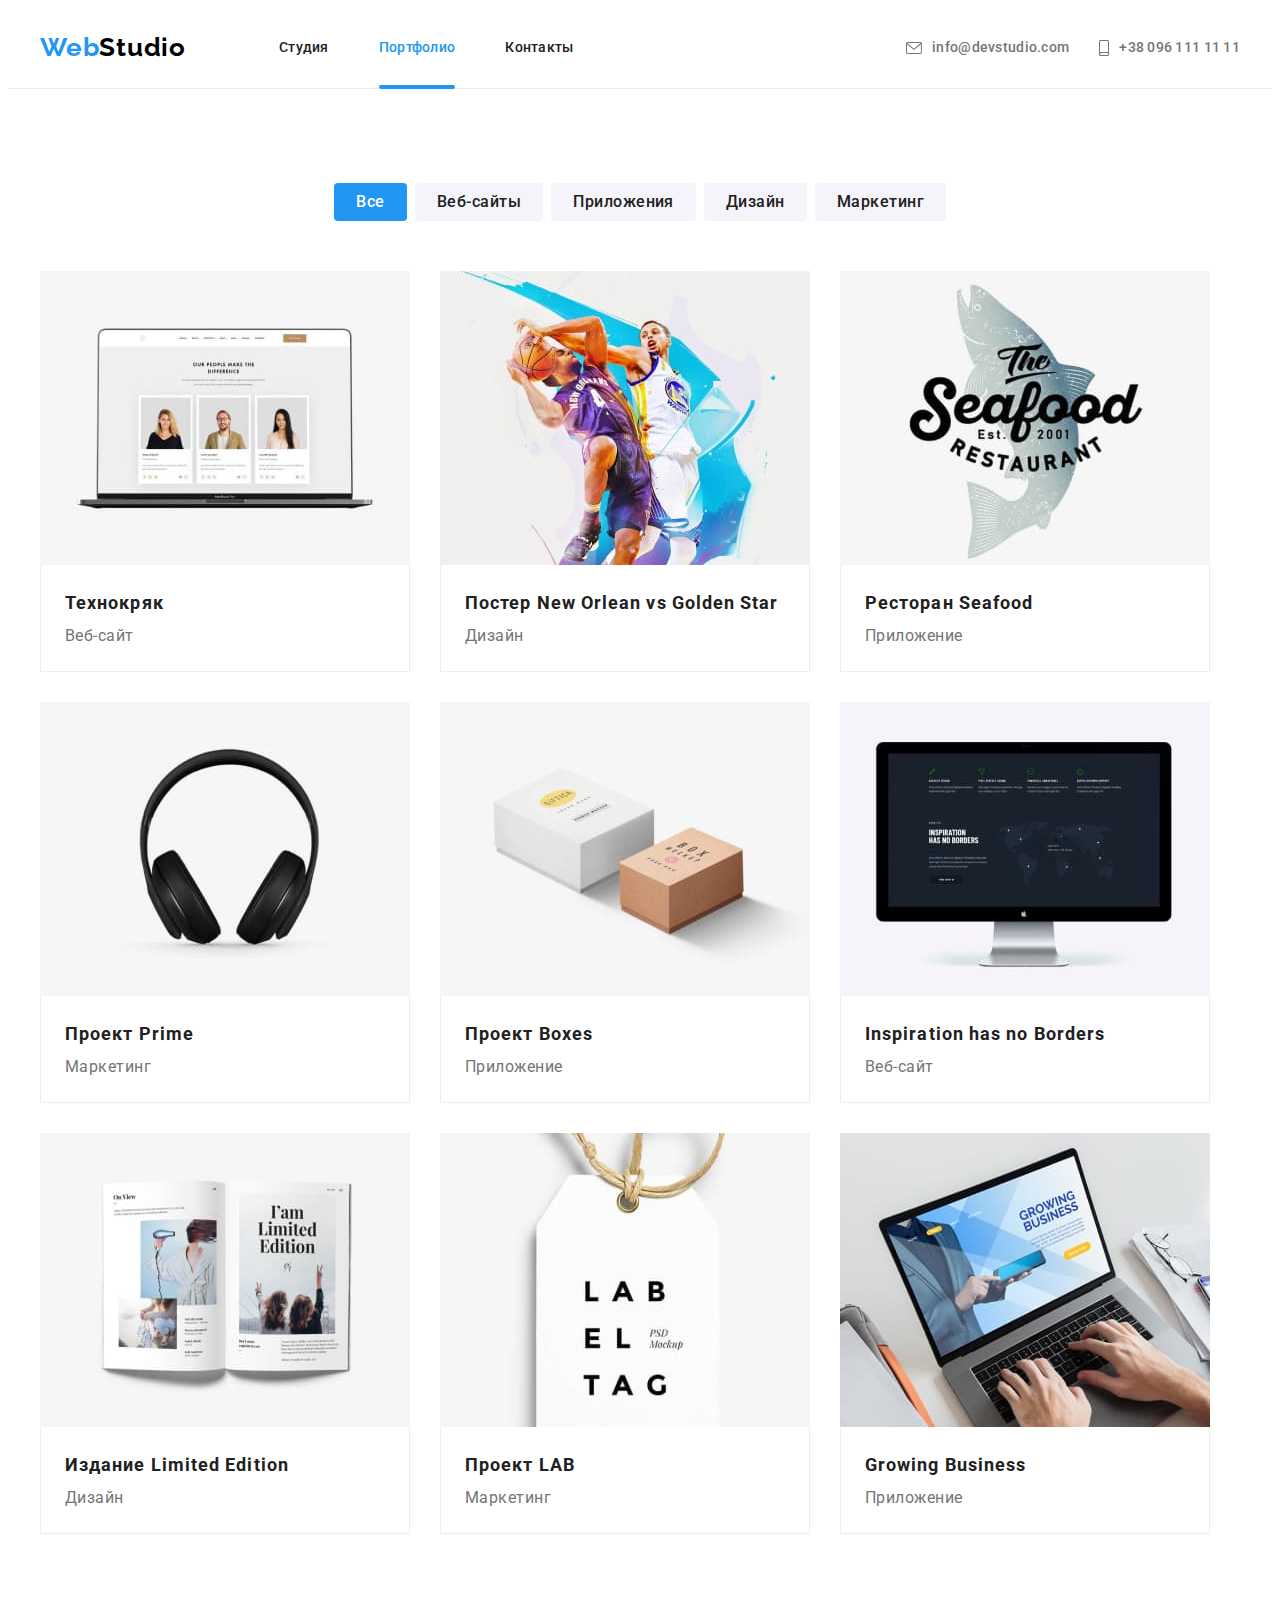
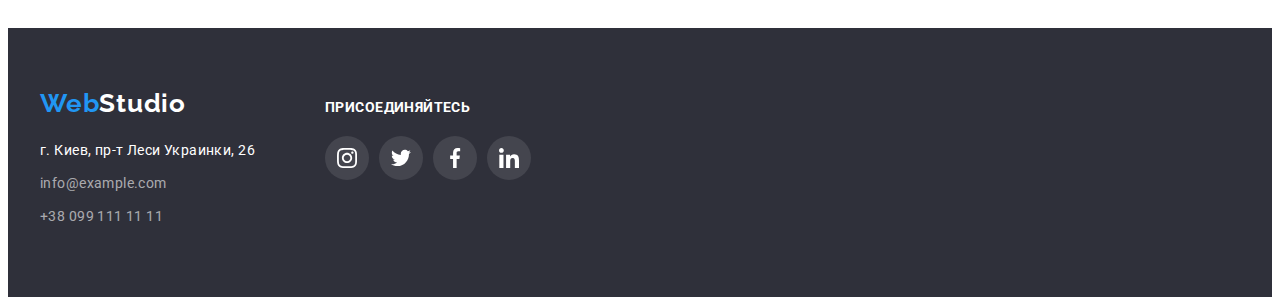
==== portfolio.html @ d561a94e "added hm-05" ====
<!DOCTYPE html>
<html lang="ru">
  <head>
    <meta charset="UTF-8" />
    <meta http-equiv="X-UA-Compatible" content="IE=edge" />
    <meta name="viewport" content="width=device-width, initial-scale=1.0" />
    <title>WebStudio</title>
    <link
      rel="stylesheet"
      href="https://cdnjs.cloudflare.com/ajax/libs/modern-normalize/1.1.0/modern-normalize.min.css"
      integrity="sha512-wpPYUAdjBVSE4KJnH1VR1HeZfpl1ub8YT/NKx4PuQ5NmX2tKuGu6U/JRp5y+Y8XG2tV+wKQpNHVUX03MfMFn9Q=="
      crossorigin="anonymous"
      referrerpolicy="no-referrer"
    />
    <link rel="preconnect" href="https://fonts.gstatic.com" crossorigin />
    <link rel="stylesheet" href="https://fonts.googleapis.com/css2?family=Raleway:wght@700&family=Roboto:wght@400;500;700;900&display=swap" />
    <link rel="stylesheet" href="./css/styles.css" />
  </head>

  <body>
    <header class="line">
      <div class="container header-content">
        <nav class="page-nav">
          <a href="./index.html" class="logo link">Web<span class="logo-header">Studio</span></a>

          <ul class="main-nav list">
            <li class="item"><a href="./index.html" class="navigation link">Студия</a></li>
            <li class="item">
              <a href="./portfolio.html" class="navigation current link">Портфолио</a>
            </li>
            <li class="item"><a href="" class="navigation link">Контакты</a></li>
          </ul>
        </nav>

        <ul class="main-contacts list">
          <li class="main-contacts-item">
            <a class="header-contacts link" href="mailto:info@devstudio.com">
              <svg class="mail-icon" width="16" height="12">
                <use href="./images/icons.svg#envelope"></use>
              </svg>
              info@devstudio.com
            </a>
          </li>

          <li class="main-contacts-item">
            <a class="header-contacts link" href="tel:+380961111111">
              <svg class="mail-icon" width="10" height="16">
                <use href="./images/icons.svg#smartphone"></use>
              </svg>
              +38 096 111 11 11
            </a>
          </li>
        </ul>
      </div>
    </header>

    <main>
      <section class="section">
        <div class="container">
          <h1 class="visually-hidden">Портфолио</h1>
          <ul class="filter-buttons-list list">
            <li class="filter-buttons-item">
              <button class="filter-button current-btn" type="button">Все</button>
            </li>
            <li class="filter-buttons-item">
              <button class="filter-button" type="button">Веб-сайты</button>
            </li>
            <li class="filter-buttons-item">
              <button class="filter-button" type="button">Приложения</button>
            </li>
            <li class="filter-buttons-item">
              <button class="filter-button" type="button">Дизайн</button>
            </li>
            <li class="filter-buttons-item">
              <button class="filter-button" type="button">Маркетинг</button>
            </li>
          </ul>

          <ul class="portfolio-list list">
            <li class="portfolio-item">
              <a class="portfolio-link link" href="">
                <div class="product">
                  <img src="./images/tekhnokryak-project.jpg" alt="Технокряк" width="370" />
                  <div class="product-overlay">
                    <p class="product-text">
                      Технокряк это современная площадка распространения коронавируса. Компании используют эту платформу для цифрового шпионажа и атак на защищённые сервера конкурентов.
                    </p>
                  </div>
                </div>
                <div class="item-description">
                  <h2 class="portfolio-title">Технокряк</h2>
                  <p class="portfolio-text">Веб-сайт</p>
                </div>
              </a>
            </li>

            <li class="portfolio-item">
              <a class="portfolio-link link" href="">
                <div class="product">
                  <img src="./images/basketball-match-poster.jpg" alt="Постер New Orlean vs Golden Star" width="370" />
                  <div class="product-overlay">
                    <p class="product-text">
                      Lorem, ipsum dolor sit amet consectetur adipisicing elit. Enim tempore quisquam quidem eius dolore vitae cum iure, fugiat asperiores pariatur earum, voluptas blanditiis
                      distinctio obcaecati fuga itaque quis veniam accusantium. Hic ab quo illo consequuntur labore possimus totam provident est alias sapiente dolor qui, cumque atque error quasi?
                      Aut, consequuntur.
                    </p>
                  </div>
                </div>
                <div class="item-description">
                  <h2 class="portfolio-title">Постер New Orlean vs Golden Star</h2>
                  <p class="portfolio-text">Дизайн</p>
                </div>
              </a>
            </li>

            <li class="portfolio-item">
              <a class="portfolio-link link" href="">
                <div class="product">
                  <img src="./images/seafood-restaurant.jpg" alt="Ресторан Seafood" width="370" />
                  <div class="product-overlay">
                    <p class="product-text">
                      Lorem, ipsum dolor sit amet consectetur adipisicing elit. Enim tempore quisquam quidem eius dolore vitae cum iure, fugiat asperiores pariatur earum, voluptas blanditiis
                      distinctio obcaecati fuga itaque quis veniam accusantium. Hic ab quo illo consequuntur labore possimus totam provident est alias sapiente dolor qui, cumque atque error quasi?
                      Aut, consequuntur.
                    </p>
                  </div>
                </div>
                <div class="item-description">
                  <h2 class="portfolio-title">Ресторан Seafood</h2>
                  <p class="portfolio-text">Приложение</p>
                </div>
              </a>
            </li>

            <li class="portfolio-item">
              <a class="portfolio-link link" href="">
                <div class="product">
                  <img src="./images/prime-project.jpg" alt="Проект Prime" width="370" />
                  <div class="product-overlay">
                    <p class="product-text">
                      Lorem, ipsum dolor sit amet consectetur adipisicing elit. Enim tempore quisquam quidem eius dolore vitae cum iure, fugiat asperiores pariatur earum, voluptas blanditiis
                      distinctio obcaecati fuga itaque quis veniam accusantium. Hic ab quo illo consequuntur labore possimus totam provident est alias sapiente dolor qui, cumque atque error quasi?
                      Aut, consequuntur.
                    </p>
                  </div>
                </div>
                <div class="item-description">
                  <h2 class="portfolio-title">Проект Prime</h2>
                  <p class="portfolio-text">Маркетинг</p>
                </div>
              </a>
            </li>

            <li class="portfolio-item">
              <a class="portfolio-link link" href="">
                <div class="product">
                  <img src="./images/boxes-project.jpg" alt="Проект Boxes" width="370" />
                  <div class="product-overlay">
                    <p class="product-text">
                      Lorem, ipsum dolor sit amet consectetur adipisicing elit. Enim tempore quisquam quidem eius dolore vitae cum iure, fugiat asperiores pariatur earum, voluptas blanditiis
                      distinctio obcaecati fuga itaque quis veniam accusantium. Hic ab quo illo consequuntur labore possimus totam provident est alias sapiente dolor qui, cumque atque error quasi?
                      Aut, consequuntur.
                    </p>
                  </div>
                </div>
                <div class="item-description">
                  <h2 class="portfolio-title">Проект Boxes</h2>
                  <p class="portfolio-text">Приложение</p>
                </div>
              </a>
            </li>

            <li class="portfolio-item">
              <a class="portfolio-link link" href="">
                <div class="product">
                  <img src="./images/inspiration-has-no-borders-project.jpg" alt="Inspiration has no Borders" width="370" />
                  <div class="product-overlay">
                    <p class="product-text">
                      Lorem, ipsum dolor sit amet consectetur adipisicing elit. Enim tempore quisquam quidem eius dolore vitae cum iure, fugiat asperiores pariatur earum, voluptas blanditiis
                      distinctio obcaecati fuga itaque quis veniam accusantium. Hic ab quo illo consequuntur labore possimus totam provident est alias sapiente dolor qui, cumque atque error quasi?
                      Aut, consequuntur.
                    </p>
                  </div>
                </div>
                <div class="item-description">
                  <h2 class="portfolio-title">Inspiration has no Borders</h2>
                  <p class="portfolio-text">Веб-сайт</p>
                </div>
              </a>
            </li>

            <li class="portfolio-item">
              <a class="portfolio-link link" href="">
                <div class="product">
                  <img src="./images/limited-edition-pub.jpg" alt="Издание Limited Edition" width="370" />
                  <div class="product-overlay">
                    <p class="product-text">
                      Lorem, ipsum dolor sit amet consectetur adipisicing elit. Enim tempore quisquam quidem eius dolore vitae cum iure, fugiat asperiores pariatur earum, voluptas blanditiis
                      distinctio obcaecati fuga itaque quis veniam accusantium. Hic ab quo illo consequuntur labore possimus totam provident est alias sapiente dolor qui, cumque atque error quasi?
                      Aut, consequuntur.
                    </p>
                  </div>
                </div>
                <div class="item-description">
                  <h2 class="portfolio-title">Издание Limited Edition</h2>
                  <p class="portfolio-text">Дизайн</p>
                </div>
              </a>
            </li>

            <li class="portfolio-item">
              <a class="portfolio-link link" href="">
                <div class="product">
                  <img src="./images/lab-project.jpg" alt="Проект LAB" width="370" />
                  <div class="product-overlay">
                    <p class="product-text">
                      Lorem, ipsum dolor sit amet consectetur adipisicing elit. Enim tempore quisquam quidem eius dolore vitae cum iure, fugiat asperiores pariatur earum, voluptas blanditiis
                      distinctio obcaecati fuga itaque quis veniam accusantium. Hic ab quo illo consequuntur labore possimus totam provident est alias sapiente dolor qui, cumque atque error quasi?
                      Aut, consequuntur.
                    </p>
                  </div>
                </div>
                <div class="item-description">
                  <h2 class="portfolio-title">Проект LAB</h2>
                  <p class="portfolio-text">Маркетинг</p>
                </div>
              </a>
            </li>

            <li class="portfolio-item">
              <a class="portfolio-link link" href="">
                <div class="product">
                  <img src="./images/growing-business-project.jpg" alt="Growing Business" width="370" />
                  <div class="product-overlay">
                    <p class="product-text">
                      Lorem, ipsum dolor sit amet consectetur adipisicing elit. Enim tempore quisquam quidem eius dolore vitae cum iure, fugiat asperiores pariatur earum, voluptas blanditiis
                      distinctio obcaecati fuga itaque quis veniam accusantium. Hic ab quo illo consequuntur labore possimus totam provident est alias sapiente dolor qui, cumque atque error quasi?
                      Aut, consequuntur.
                    </p>
                  </div>
                </div>
                <div class="item-description">
                  <h2 class="portfolio-title">Growing Business</h2>
                  <p class="portfolio-text">Приложение</p>
                </div>
              </a>
            </li>
          </ul>
        </div>
      </section>
    </main>

    <footer class="page-footer flexible">
      <div class="footter-box container">
        <div class="footer-contacts-box">
          <a href="./index.html" class="logo link">Web<span class="logo-footer">Studio</span></a>

          <address class="contacts">
            <p class="contacts-text">г. Киев, пр-т Леси Украинки, 26</p>

            <ul class="list">
              <li class="footer-list-item">
                <a href="mailto:info@example.com" class="footer-contacts link">info@example.com</a>
              </li>

              <li class="footer-list-item">
                <a href="tel:+380991111111" class="footer-contacts link">+38 099 111 11 11</a>
              </li>
            </ul>
          </address>
        </div>

        <div>
          <em class="join">присоединяйтесь</em>

          <ul class="flexible list">
            <li class="socials-list">
              <a class="footer-socials-link link" href="">
                <svg width="20" height="20">
                  <use href="./images/icons.svg#instagram"></use>
                </svg>
              </a>
            </li>

            <li class="socials-list">
              <a class="footer-socials-link link" href="">
                <svg width="20" height="20">
                  <use href="./images/icons.svg#twitter"></use>
                </svg>
              </a>
            </li>

            <li class="socials-list">
              <a class="footer-socials-link link" href="">
                <svg width="20" height="20">
                  <use href="./images/icons.svg#facebook"></use>
                </svg>
              </a>
            </li>

            <li class="socials-list">
              <a class="footer-socials-link link" href="">
                <svg width="20" height="20">
                  <use href="./images/icons.svg#linkedin"></use>
                </svg>
              </a>
            </li>
          </ul>
        </div>
      </div>
    </footer>
  </body>
</html>
---- css/styles.css ----
:root {
  --primary-color: #fff;
  --secondary-color: #f5f4fa;
  --primary-text-color: #757575;
  --secondary-text-color: #212121;
  --hero-bg: #c4c4c4;
  --accent: #2196f3;
  --button-bgc: #188ce8;
  --logo-color: #000;
  --footer-color: #2f303a;
  --footer-contacts: rgba(255, 255, 255, 0.6);
  --header-line: #ececec;
  --border-line: #eee;
  --link-color: #afb1b8;
  --product-color: rgba(33, 150, 243, 0.9);
  --timing-function: cubic-bezier(0.4, 0, 0.2, 1);
}

body {
  background-color: var(--primary-color);
  color: var(--primary-text-color);
  font-family: 'Roboto', sans-serif;
  font-weight: 400;
  font-size: 14px;
}

/* Утиліти*/

/* Забирає крапки і відступи зі списків */
.list {
  list-style: none;

  padding: 0;
  margin: 0;
}

/* Забирає нижнє підкреслювання у посилань */
.link {
  text-decoration: none;
}

h1,
h2,
h3,
h4,
h5,
h6,
p,
ul {
  margin: 0;
}

img {
  display: block;
  max-width: 100%;
  height: auto;
}

.flexible {
  display: flex;
}

/* Візуально ховає заголовки */
.visually-hidden {
  position: absolute;
  width: 1px;
  height: 1px;
  margin: -1px;
  border: 0;
  padding: 0;

  white-space: nowrap;
  clip-path: inset(100%);
  clip: rect(0 0 0 0);
  overflow: hidden;
}

/* Загальний клас для центрування тексту */
.container {
  margin-right: auto;
  margin-left: auto;
  padding-right: 15px;
  padding-left: 15px;
  width: 1200px;
}

.section {
  padding-top: 94px;
  padding-bottom: 94px;
}

/* Header */
.line {
  border-bottom: 1px solid var(--header-line);
}

.page-nav {
  display: flex;
  align-items: center;
}

.main-nav,
.main-contacts {
  font-weight: 500;
  font-size: inherit;
  line-height: 1.14;
  letter-spacing: 0.02em;

  display: flex;
}

.main-nav {
  margin-left: 93px;
}

.main-contacts {
  margin-left: auto;
}

.main-nav .item:not(:last-child) {
  margin-right: 50px;
}

.main-nav .link {
  display: block;
  padding-top: 32px;
  padding-bottom: 32px;
}

.mail-icon {
  fill: currentColor;
  margin-right: 10px;
}

.header-content {
  display: flex;
  align-items: center;
}

.navigation,
.current {
  position: relative;

  transition: color 250ms var(--timing-function);
}

.navigation {
  color: var(--secondary-text-color);
}

.navigation:hover,
.navigation:focus {
  color: var(--accent);
}

.current {
  color: var(--accent);
}

.navigation::after,
.current::after {
  content: '';

  position: absolute;
  left: 0;
  bottom: -1px;

  display: block;
  width: 100%;
  height: 4px;

  border-radius: 2px;

  background-color: var(--accent);

  transform: scaleX(0);
  transition: transform 250ms var(--timing-function);
}

.current::after {
  transform: scaleX(1);
}

.navigation:hover::after,
.navigation:focus::after {
  transform: scaleX(1);
}

.header-contacts {
  padding-top: 32px;
  padding-bottom: 32px;
  color: inherit;
  display: inline-flex;
  align-items: center;
  transition: color 250ms var(--timing-function);
}

.header-contacts:hover,
.header-contacts:focus {
  color: var(--accent);
}

.main-contacts-item:not(:last-child) {
  margin-right: 30px;
}

.logo {
  color: var(--accent);
  font-family: 'Raleway', sans-serif;
  font-weight: 700;
  font-size: 26px;
  line-height: 1.19;
  letter-spacing: 0.03em;
  display: block;
}

.page-nav .logo {
  padding-top: 24px;
  padding-bottom: 25px;
}

.logo-header {
  color: var(--logo-color);
}

.logo-footer {
  color: var(--primary-color);
}

/*Hero section*/
.hero {
  background-color: var(--hero-bg);
  text-align: center;
  padding-top: 200px;
  padding-bottom: 200px;
  margin-left: auto;
  margin-right: auto;
  max-width: 1600px;
  height: 600px;

  background-image: linear-gradient(to right, rgba(47, 48, 58, 0.4), rgba(47, 48, 58, 0.4)), url('../images/hero.jpg');
  background-position: center;
  background-size: cover;
  background-repeat: no-repeat;
}

.hero-title {
  color: var(--primary-color);
  font-size: 44px;
  font-weight: 900;
  line-height: 1.36;
  text-transform: uppercase;
  letter-spacing: 0.06em;
  margin-top: 0;
  margin-bottom: 30px;
}

.hero-button-open {
  background-color: var(--accent);
  color: var(--primary-color);

  font-weight: 700;
  font-size: 16px;
  line-height: 1.87;
  letter-spacing: 0.06em;
  align-items: center;

  border-radius: 4px;
  padding: 10px 32px;
  min-width: 200px;
  height: 50px;
  border: none;

  transition: background-color 250ms var(--timing-function);

  cursor: pointer;
}

.hero-button-open:hover,
.hero-button-open:focus {
  background-color: var(--button-bgc);
}

/* Our features section*/
.features-list {
  width: 270px;
  margin-right: 30px;
}

.features-list:last-child {
  margin-right: 0;
}

.features-title {
  color: var(--secondary-text-color);
  font-size: inherit;
  line-height: 1.14;
  letter-spacing: 0.03em;
  text-transform: uppercase;
  margin-top: 0;
  margin-bottom: 10px;
}

.features-text {
  font-size: inherit;
  line-height: 1.71;
  letter-spacing: 0.03em;
  margin: 0;
}

.features-box {
  display: flex;
  align-items: center;
  justify-content: center;
  width: 270px;
  height: 120px;
  margin-bottom: 30px;
  background-color: var(--secondary-color);
}

/* Works section & team sections*/
.secondary-title {
  color: var(--secondary-text-color);
  font-size: 36px;
  line-height: 1.17;
  text-align: center;
  letter-spacing: 0.03em;
  margin-top: 0;
  margin-bottom: 50px;
}

.work-item:not(:last-child) {
  margin-right: 30px;
}

.nopadding {
  padding-top: 0;
}

.desktop-box {
  position: relative;
}

.desktop-box-text {
  position: absolute;
  bottom: 0;
  left: 0;
  display: flex;
  align-items: center;
  justify-content: center;

  width: 100%;
  height: 70px;

  font-weight: 700;
  line-height: 1.14;
  letter-spacing: 0.03em;
  text-transform: uppercase;
  color: var(--primary-color);

  background-color: rgba(47, 48, 58, 0.8);
}

/* Team section*/
.team {
  background-color: var(--secondary-color);
}

.team-card {
  background-color: var(--primary-color);
  box-shadow: 0px 1px 3px rgba(0, 0, 0, 0.12), 0px 1px 1px rgba(0, 0, 0, 0.14), 0px 2px 1px rgba(0, 0, 0, 0.2);
  border-radius: 0 0 4px 4px;
}

.team-card:not(:last-child) {
  margin-right: 30px;
}

.team-card-title {
  color: var(--secondary-text-color);
  font-weight: 500;
  font-size: 16px;
  line-height: 1.19;
  letter-spacing: 0.03em;
  margin-bottom: 10px;
}

.team-card-text {
  font-size: 16px;
  line-height: 1.19;
  letter-spacing: 0.03em;
  margin-bottom: 16px;
}

.card-description {
  text-align: center;

  padding: 30px 32px;
}

.socials-list:not(:last-child) {
  margin-right: 10px;
}

.socials-link {
  width: 44px;
  height: 44px;
  display: flex;
  justify-content: center;
  align-items: center;
  fill: var(--link-color);
  border-radius: 50%;
  transition: fill 250ms var(--timing-function), background-color 250ms var(--timing-function);
}

.socials-link:hover,
.socials-link:focus,
.footer-socials-link:hover,
.footer-socials-link:focus {
  background-color: var(--accent);
  fill: var(--primary-color);
}

/* Clients section */

.clients-list-item:not(:last-child) {
  margin-right: 30px;
}

.clients-link {
  display: flex;
  justify-content: center;
  align-items: center;
  width: 170px;
  height: 92px;
  fill: var(--link-color);
  border: 1px solid var(--link-color);

  transition: border-color 250ms var(--timing-function), fill 250ms var(--timing-function);
}

.clients-link:hover,
.clients-link:focus {
  fill: var(--accent);
  border-color: var(--accent);
}

/* Footer section*/
.page-footer {
  background-color: var(--footer-color);
  padding-top: 60px;
  padding-bottom: 60px;
}

.page-footer .logo {
  margin-bottom: 20px;
}

.contacts {
  font-style: inherit;
  font-size: inherit;
  line-height: 1.71;
  letter-spacing: 0.03em;
}

.contacts-text {
  color: var(--primary-color);
  margin-bottom: 9px;
}

.footer-list-item {
  margin-bottom: 9px;
}

.footer-contacts {
  color: var(--footer-contacts);

  transition: color 250ms var(--timing-function);
}

.footer-contacts:hover,
.footer-contacts:focus {
  color: var(--accent);
}

.footter-box {
  display: flex;
  align-items: baseline;
}

.footer-contacts-box {
  margin-right: 70px;
}

.footer-socials-link {
  display: flex;
  align-items: center;
  justify-content: center;
  width: 44px;
  height: 44px;

  border-radius: 50%;

  fill: var(--primary-color);
  background-color: rgba(255, 255, 255, 0.1);

  transition: background-color 250ms var(--timing-function);
}

.join {
  display: block;
  margin-bottom: 20px;

  font-style: normal;
  font-weight: 700;
  line-height: 1.14;
  letter-spacing: 0.03em;
  text-transform: uppercase;

  color: var(--primary-color);
}

/* portfolio.html */

.filter-button {
  font-family: inherit;
  font-weight: 500;
  font-size: 16px;
  line-height: 1.62;
  text-align: center;
  letter-spacing: 0.03em;

  border: none;
  border-radius: 4px;
  padding: 6px 22px;
  height: 38px;
  min-width: 73px;

  color: var(--secondary-text-color);
  background-color: var(--secondary-color);

  cursor: pointer;

  transition: color 250ms var(--timing-function), background-color 250ms var(--timing-function), box-shadow 250ms var(--timing-function);
}

.filter-button:hover,
.filter-button:focus {
  background-color: var(--accent);
  color: var(--primary-color);
  box-shadow: 0px 3px 1px rgba(0, 0, 0, 0.1), 0px 1px 2px rgba(0, 0, 0, 0.08), 0px 2px 2px rgba(0, 0, 0, 0.12);
}

.current-btn {
  background-color: var(--accent);
  color: var(--primary-color);
}

.filter-buttons-list {
  display: flex;
  justify-content: center;
  margin-bottom: 50px;
}

.filter-buttons-item:not(:last-child) {
  margin-right: 8px;
}

.portfolio-list {
  display: flex;
  flex-wrap: wrap;
}

.portfolio-item {
  width: 370px;
  /* border: 1px solid var(--border-line); */
}

.portfolio-item:not(:nth-child(3n)) {
  margin-right: 30px;
}

.portfolio-item:not(:nth-last-child(-n + 3)) {
  margin-bottom: 30px;
}

.portfolio-link {
  display: block;
  overflow: hidden;
  transition: box-shadow 250ms var(--timing-function);
}

.portfolio-link:hover,
.portfolio-link:focus {
  box-shadow: 0px 1px 1px rgba(0, 0, 0, 0.12), 0px 4px 4px rgba(0, 0, 0, 0.06), 1px 4px 6px rgba(0, 0, 0, 0.16);
}

.item-description {
  padding: 20px 24px;
  border-right: 1px solid var(--border-line);
  border-bottom: 1px solid var(--border-line);
  border-left: 1px solid var(--border-line);
}

.portfolio-title {
  font-size: 18px;
  line-height: 2;
  letter-spacing: 0.06em;

  color: var(--secondary-text-color);
}

.portfolio-text {
  font-size: 16px;
  line-height: 1.87;
  letter-spacing: 0.03em;

  color: var(--primary-text-color);
}

.product {
  position: relative;
  overflow: hidden;
}

.product-overlay {
  position: absolute;
  top: 0;
  left: 0;
  width: 100%;
  height: 100%;
  background-color: var(--product-color);

  transform: translateY(101%);
  transition: transform 250ms var(--timing-function);
}

.product-text {
  position: absolute;
  top: 50%;
  left: 50%;
  transform: translate(-50%, -50%);

  width: 322px;
  height: 168px;

  overflow: auto;

  font-size: 18px;
  line-height: 1.56;
  letter-spacing: 0.03em;

  color: var(--primary-color);
}

.portfolio-link:hover .product-overlay {
  transform: translateY(0);
}

/* Модальное окно */
.backdrop {
  position: fixed;
  top: 0;
  left: 0;
  width: 100%;
  height: 100%;
  background-color: rgba(0, 0, 0, 0.2);
  transition: opacity 250ms var(--timing-function);
}

.backdrop.is-hidden {
  opacity: 0;
  pointer-events: none;
  transition: opacity 250ms var(--timing-function);
}

.backdrop.is-hidden .modal {
  transform: translate(-50%, -50%) scale(1.1);
}

.modal {
  position: absolute;
  top: 50%;
  left: 50%;
  transform: translate(-50%, -50%) scale(1);

  padding: 40px;

  min-width: 528px;
  min-height: 581px;

  background-color: var(--primary-color);

  box-shadow: 0px 1px 3px rgba(0, 0, 0, 0.12), 0px 1px 1px rgba(0, 0, 0, 0.14), 0px 2px 1px rgba(0, 0, 0, 0.2);

  border-radius: 4px;

  transition: transform 250ms var(--timing-function), box-shadow 250ms var(--timing-function);
}

.hero-button-close {
  position: absolute;
  top: 8px;
  right: 8px;

  display: flex;
  justify-content: center;
  align-items: center;

  padding: 6px;

  width: 30px;
  height: 30px;

  border: 1px solid rgba(0, 0, 0, 0.1);
  border-radius: 50%;

  background-color: var(--primary-color);

  cursor: pointer;

  transition: fill 250ms var(--timing-function);
}

.hero-button-close:hover,
.hero-button-close:focus {
  fill: var(--accent);
}
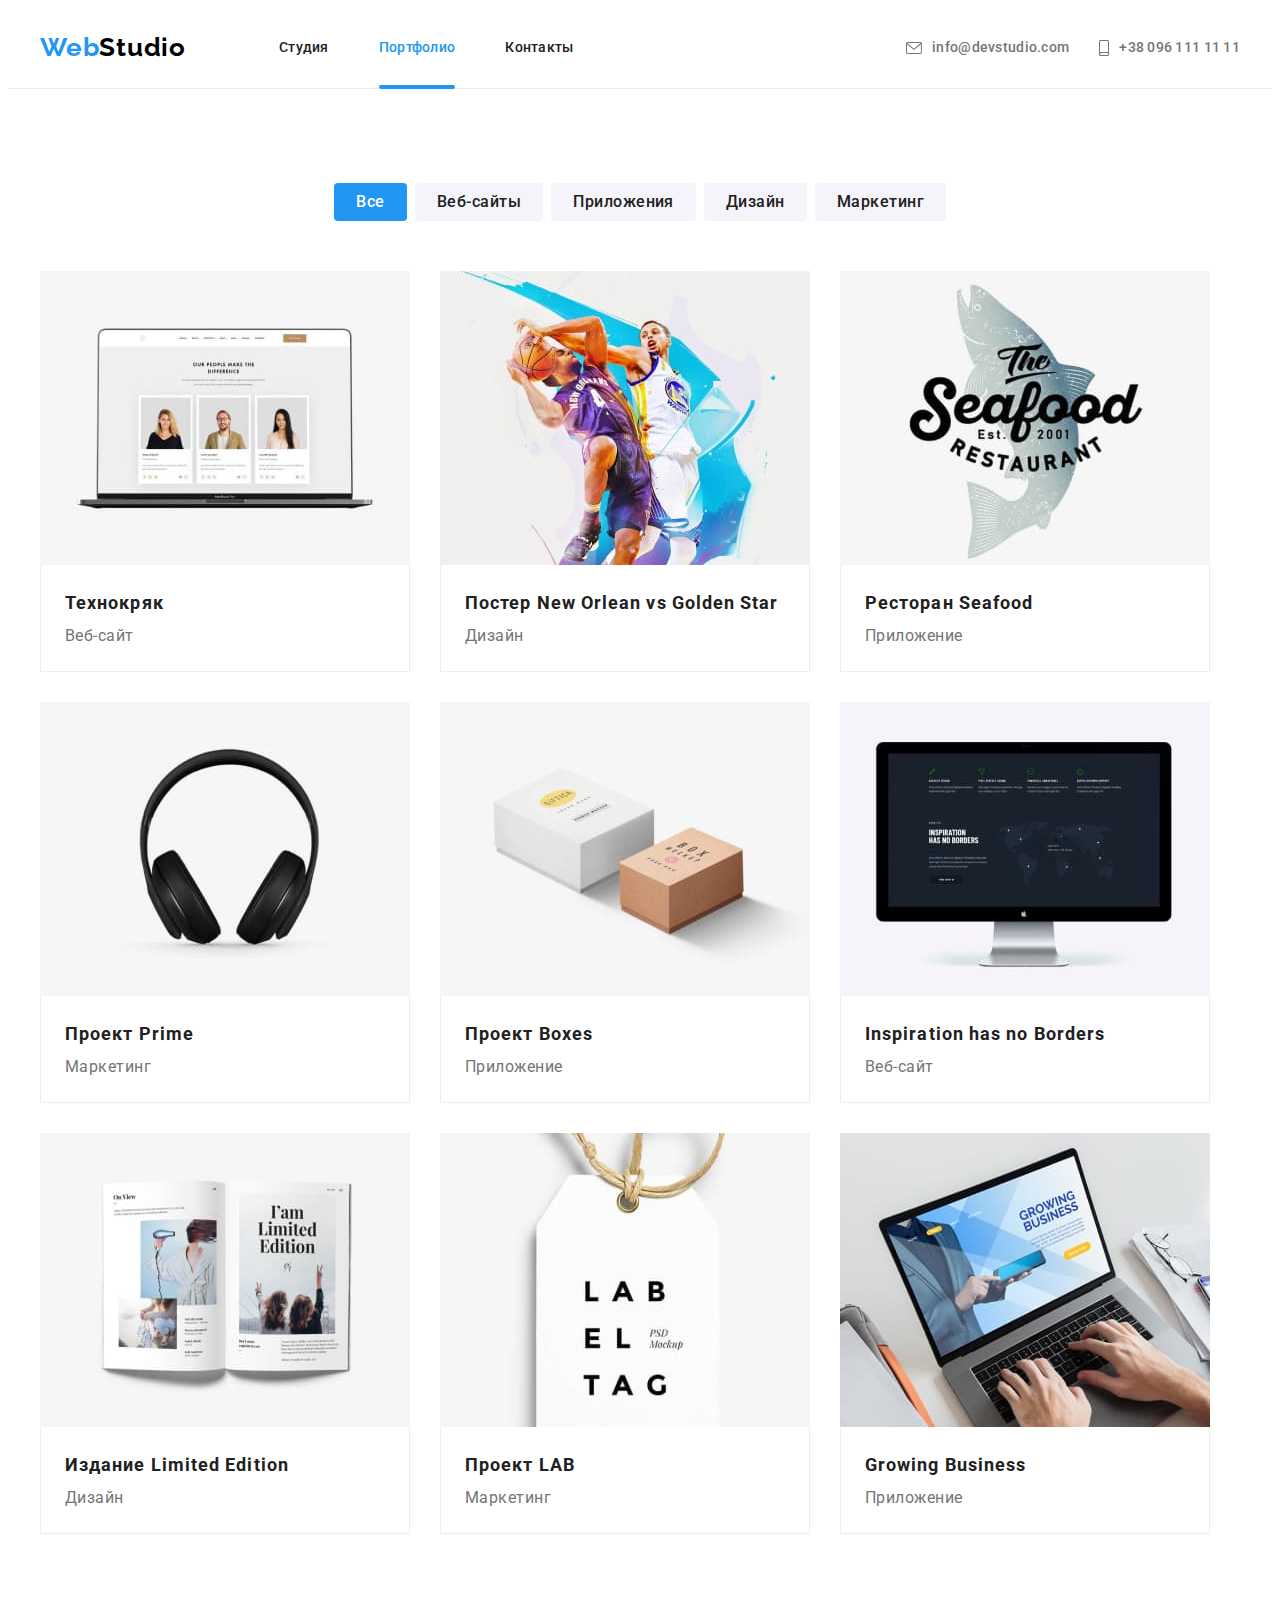
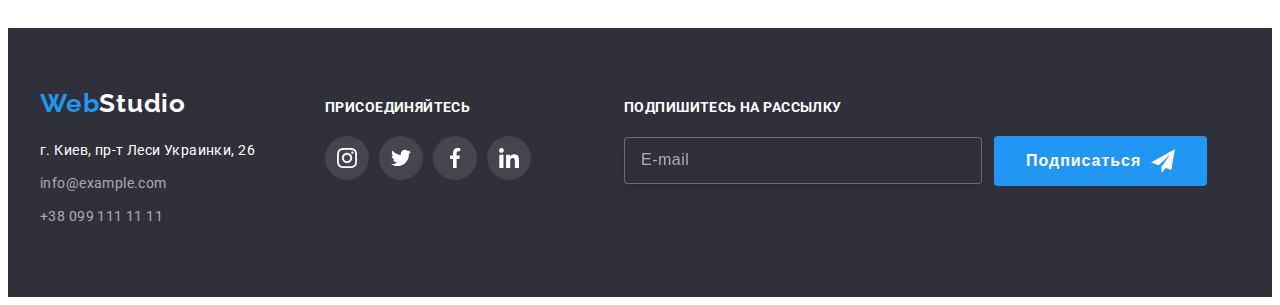
==== commit edff02a4: "done" ====
--- a/portfolio.html
+++ b/portfolio.html
@@ -250,6 +250,7 @@
       </section>
     </main>
 
+    <!-- Footer section -->
     <footer class="page-footer flexible">
       <div class="footter-box container">
         <div class="footer-contacts-box">
@@ -270,8 +271,8 @@
           </address>
         </div>
 
-        <div>
-          <em class="join">присоединяйтесь</em>
+        <div class="join-box">
+          <p class="join">присоединяйтесь</p>
 
           <ul class="flexible list">
             <li class="socials-list">
@@ -307,6 +308,19 @@
             </li>
           </ul>
         </div>
+
+        <form class="subscribe-box">
+          <p class="join">Подпишитесь на рассылку</p>
+          <label class="subscribe-label">
+            <input class="subscribe-input" type="email" name="mail" placeholder="E-mail" />
+            <button class="button subscribe-button" type="submit">
+              Подписаться
+              <svg class="icon-send" width="24" height="24">
+                <use href="./images/icons.svg#icon-send"></use>
+              </svg>
+            </button>
+          </label>
+        </form>
       </div>
     </footer>
   </body>
--- a/css/styles.css
+++ b/css/styles.css
@@ -255,7 +255,7 @@
   margin-bottom: 30px;
 }
 
-.hero-button-open {
+.button {
   background-color: var(--accent);
   color: var(--primary-color);
 
@@ -276,8 +276,8 @@
   cursor: pointer;
 }
 
-.hero-button-open:hover,
-.hero-button-open:focus {
+.button:hover,
+.button:focus {
   background-color: var(--button-bgc);
 }
 
@@ -488,8 +488,9 @@
   align-items: baseline;
 }
 
-.footer-contacts-box {
-  margin-right: 70px;
+.join-box {
+  margin-left: 70px;
+  margin-right: 93px;
 }
 
 .footer-socials-link {
@@ -518,6 +519,53 @@
   text-transform: uppercase;
 
   color: var(--primary-color);
+}
+
+.subscribe-box {
+  margin-right: auto;
+}
+
+.subscribe-input {
+  outline: none;
+  width: 358px;
+  padding: 15px 16px;
+  margin-right: 12px;
+
+  border: 1px solid rgba(255, 255, 255, 0.3);
+  box-sizing: border-box;
+  filter: drop-shadow(0px 4px 4px rgba(0, 0, 0, 0.15));
+  border-radius: 4px;
+  background-color: var(--footer-color);
+
+  transition: border-color 250ms cubic-bezier(0.4, 0, 0.2, 1);
+}
+
+.subscribe-input::placeholder {
+  font-size: 16px;
+  line-height: 1.25;
+  letter-spacing: 0.03em;
+  color: rgba(255, 255, 255, 0.6);
+}
+
+.subscribe-input:focus-within {
+  color: var(--primary-color);
+  border-color: var(--accent);
+}
+
+.subscribe-input:not(:placeholder-shown) {
+  color: var(--primary-color);
+}
+
+.icon-send {
+  margin-left: 10px;
+  fill: currentColor;
+}
+
+.subscribe-label,
+.subscribe-button {
+  display: flex;
+  align-items: center;
+  justify-content: center;
 }
 
 /* portfolio.html */
@@ -679,7 +727,7 @@
 }
 
 .modal {
-  position: absolute;
+  position: fixed;
   top: 50%;
   left: 50%;
   transform: translate(-50%, -50%) scale(1);
@@ -726,3 +774,130 @@
 .hero-button-close:focus {
   fill: var(--accent);
 }
+
+.form-title {
+  margin-bottom: 12px;
+
+  font-weight: 700;
+  font-size: 20px;
+  line-height: 1.15;
+  text-align: center;
+  letter-spacing: 0.03em;
+
+  color: var(--secondary-text-color);
+}
+
+.form-field {
+  position: relative;
+  display: flex;
+  flex-direction: column;
+  margin-bottom: 10px;
+}
+
+.form-field:focus-within input,
+.form-field:focus-within .form-icon,
+.form-field-comment:focus-within textarea {
+  border-color: var(--accent);
+  fill: var(--accent);
+}
+
+.form-icon {
+  position: absolute;
+  left: 12px;
+  bottom: 11px;
+
+  transition: fill 250ms cubic-bezier(0.4, 0, 0.2, 1);
+}
+
+.form-field-name {
+  padding-bottom: 4px;
+  font-size: 12px;
+  line-height: 1.17;
+  letter-spacing: 0.01em;
+}
+
+.form-field input {
+  padding: 12px 16px 12px 42px;
+  height: 40px;
+  outline: none;
+
+  transition: border-color 250ms cubic-bezier(0.4, 0, 0.2, 1);
+}
+
+.form-field-comment {
+  display: flex;
+  flex-direction: column;
+  margin-bottom: 20px;
+}
+
+.form-field-comment textarea {
+  resize: none;
+  padding: 12px 16px;
+  height: 120px;
+  outline: none;
+
+  transition: border-color 250ms cubic-bezier(0.4, 0, 0.2, 1);
+}
+
+textarea::placeholder {
+  font-size: 12px;
+  line-height: 1.17;
+  letter-spacing: 0.01em;
+
+  color: rgba(117, 117, 117, 0.5);
+}
+
+.form-field input,
+.form-field-comment textarea {
+  border: 1px solid rgba(33, 33, 33, 0.2);
+  border-radius: 4px;
+
+  cursor: pointer;
+}
+
+.label {
+  display: flex;
+  align-items: center;
+  width: 425px;
+  margin-left: auto;
+  margin-right: auto;
+
+  margin-bottom: 30px;
+
+  line-height: 1.71;
+  letter-spacing: 0.03em;
+
+  cursor: pointer;
+}
+
+.icon {
+  display: inline-block;
+  margin-right: 7px;
+  width: 16px;
+  height: 15px;
+  border: 2px solid var(--secondary-text-color);
+  border-radius: 2px;
+
+  transition: background-color 250ms cubic-bezier(0.4, 0, 0.2, 1), border-color 250ms cubic-bezier(0.4, 0, 0.2, 1);
+}
+
+.checkbox:checked + .icon {
+  background-color: var(--accent);
+  border-color: var(--accent);
+  background-image: url('./images/icon-check.svg');
+  background-size: contain;
+  background-position: center;
+  background-repeat: no-repeat;
+}
+
+.label-link {
+  display: inline-flex;
+  padding-left: 5px;
+  color: var(--accent);
+}
+
+.form .button {
+  display: block;
+  margin-left: auto;
+  margin-right: auto;
+}
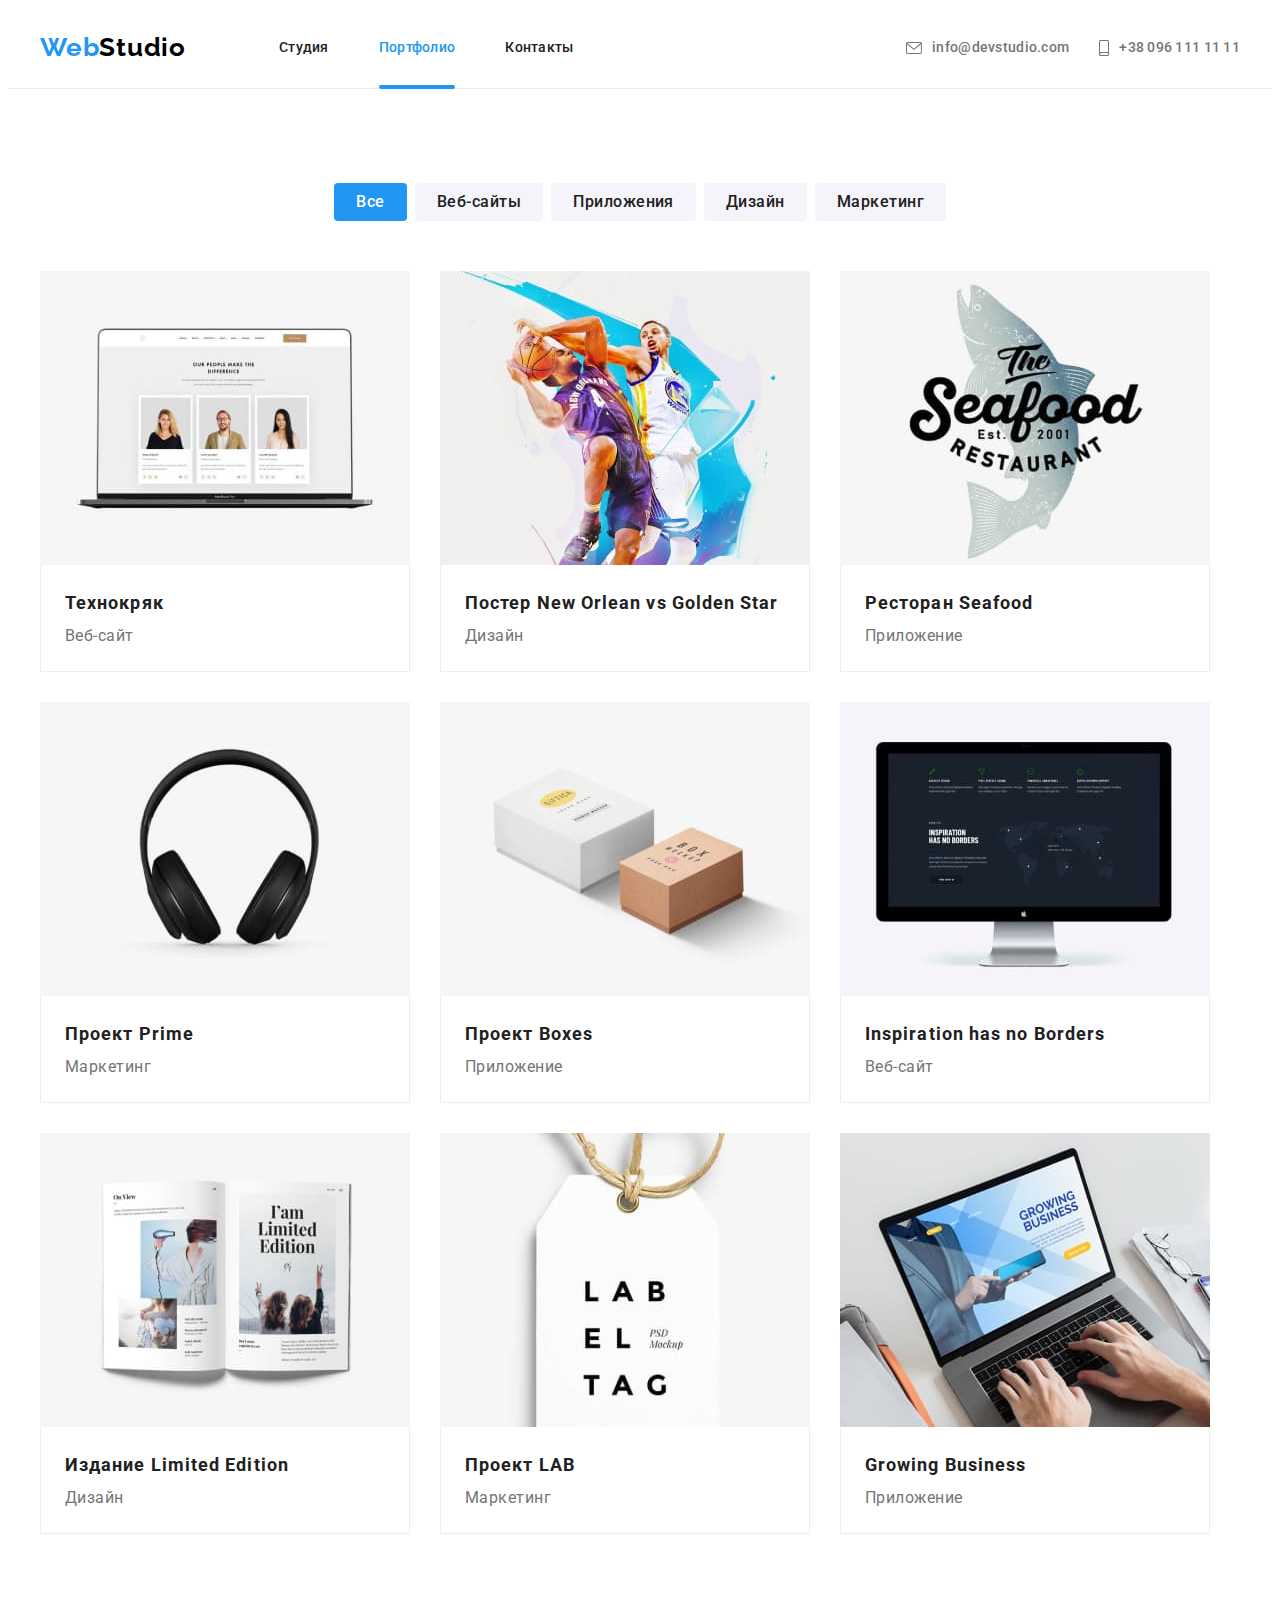
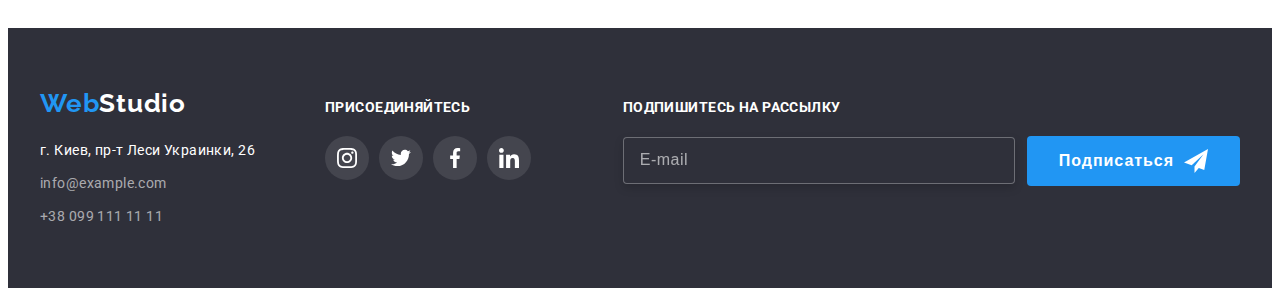
==== commit 61e769bc: "resubmit version" ====
--- a/portfolio.html
+++ b/portfolio.html
@@ -253,7 +253,7 @@
     <!-- Footer section -->
     <footer class="page-footer flexible">
       <div class="footter-box container">
-        <div class="footer-contacts-box">
+        <div>
           <a href="./index.html" class="logo link">Web<span class="logo-footer">Studio</span></a>
 
           <address class="contacts">
@@ -309,17 +309,19 @@
           </ul>
         </div>
 
-        <form class="subscribe-box">
+        <form class="subscribe-box js-user-form">
           <p class="join">Подпишитесь на рассылку</p>
-          <label class="subscribe-label">
-            <input class="subscribe-input" type="email" name="mail" placeholder="E-mail" />
-            <button class="button subscribe-button" type="submit">
+          <div class="subscribe">
+            <label class="subscribe-label">
+              <input class="subscribe-input" type="email" name="mail" placeholder="E-mail" />
+            </label>
+            <button class="btn subscribe" type="submit">
               Подписаться
               <svg class="icon-send" width="24" height="24">
                 <use href="./images/icons.svg#icon-send"></use>
               </svg>
             </button>
-          </label>
+          </div>
         </form>
       </div>
     </footer>
--- a/css/styles.css
+++ b/css/styles.css
@@ -255,7 +255,7 @@
   margin-bottom: 30px;
 }
 
-.button {
+.btn {
   background-color: var(--accent);
   color: var(--primary-color);
 
@@ -276,8 +276,8 @@
   cursor: pointer;
 }
 
-.button:hover,
-.button:focus {
+.btn:hover,
+.btn:focus {
   background-color: var(--button-bgc);
 }
 
@@ -435,6 +435,7 @@
   height: 92px;
   fill: var(--link-color);
   border: 1px solid var(--link-color);
+  border-radius: 4px;
 
   transition: border-color 250ms var(--timing-function), fill 250ms var(--timing-function);
 }
@@ -468,7 +469,7 @@
   margin-bottom: 9px;
 }
 
-.footer-list-item {
+.footer-list-item:not(:last-child) {
   margin-bottom: 9px;
 }
 
@@ -490,7 +491,6 @@
 
 .join-box {
   margin-left: 70px;
-  margin-right: 93px;
 }
 
 .footer-socials-link {
@@ -509,7 +509,7 @@
 }
 
 .join {
-  display: block;
+  display: inline-block;
   margin-bottom: 20px;
 
   font-style: normal;
@@ -522,17 +522,19 @@
 }
 
 .subscribe-box {
-  margin-right: auto;
+  margin-left: auto;
+}
+
+.subscribe-label {
+  margin-right: 12px;
 }
 
 .subscribe-input {
   outline: none;
   width: 358px;
   padding: 15px 16px;
-  margin-right: 12px;
 
   border: 1px solid rgba(255, 255, 255, 0.3);
-  box-sizing: border-box;
   filter: drop-shadow(0px 4px 4px rgba(0, 0, 0, 0.15));
   border-radius: 4px;
   background-color: var(--footer-color);
@@ -547,13 +549,18 @@
   color: rgba(255, 255, 255, 0.6);
 }
 
-.subscribe-input:focus-within {
+.subscribe-input:focus {
   color: var(--primary-color);
   border-color: var(--accent);
 }
 
 .subscribe-input:not(:placeholder-shown) {
   color: var(--primary-color);
+}
+
+.subscribe-input:hover {
+  border-color: var(--accent);
+  cursor: pointer;
 }
 
 .icon-send {
@@ -561,8 +568,7 @@
   fill: currentColor;
 }
 
-.subscribe-label,
-.subscribe-button {
+.subscribe {
   display: flex;
   align-items: center;
   justify-content: center;
@@ -621,7 +627,6 @@
 
 .portfolio-item {
   width: 370px;
-  /* border: 1px solid var(--border-line); */
 }
 
 .portfolio-item:not(:nth-child(3n)) {
@@ -701,7 +706,8 @@
   color: var(--primary-color);
 }
 
-.portfolio-link:hover .product-overlay {
+.portfolio-link:hover .product-overlay,
+.portfolio-link:focus .product-overlay {
   transform: translateY(0);
 }
 
@@ -810,7 +816,7 @@
 }
 
 .form-field-name {
-  padding-bottom: 4px;
+  margin-bottom: 4px;
   font-size: 12px;
   line-height: 1.17;
   letter-spacing: 0.01em;
@@ -881,22 +887,28 @@
   transition: background-color 250ms cubic-bezier(0.4, 0, 0.2, 1), border-color 250ms cubic-bezier(0.4, 0, 0.2, 1);
 }
 
+.label:hover .icon,
+.label:focus-within .icon {
+  border-color: var(--accent);
+}
+
 .checkbox:checked + .icon {
   background-color: var(--accent);
   border-color: var(--accent);
-  background-image: url('./images/icon-check.svg');
+  background-image: url('../images/icon-check.svg');
   background-size: contain;
   background-position: center;
   background-repeat: no-repeat;
+  box-sizing: border-box;
 }
 
 .label-link {
   display: inline-flex;
-  padding-left: 5px;
+  margin-left: 5px;
   color: var(--accent);
 }
 
-.form .button {
+.form .btn {
   display: block;
   margin-left: auto;
   margin-right: auto;
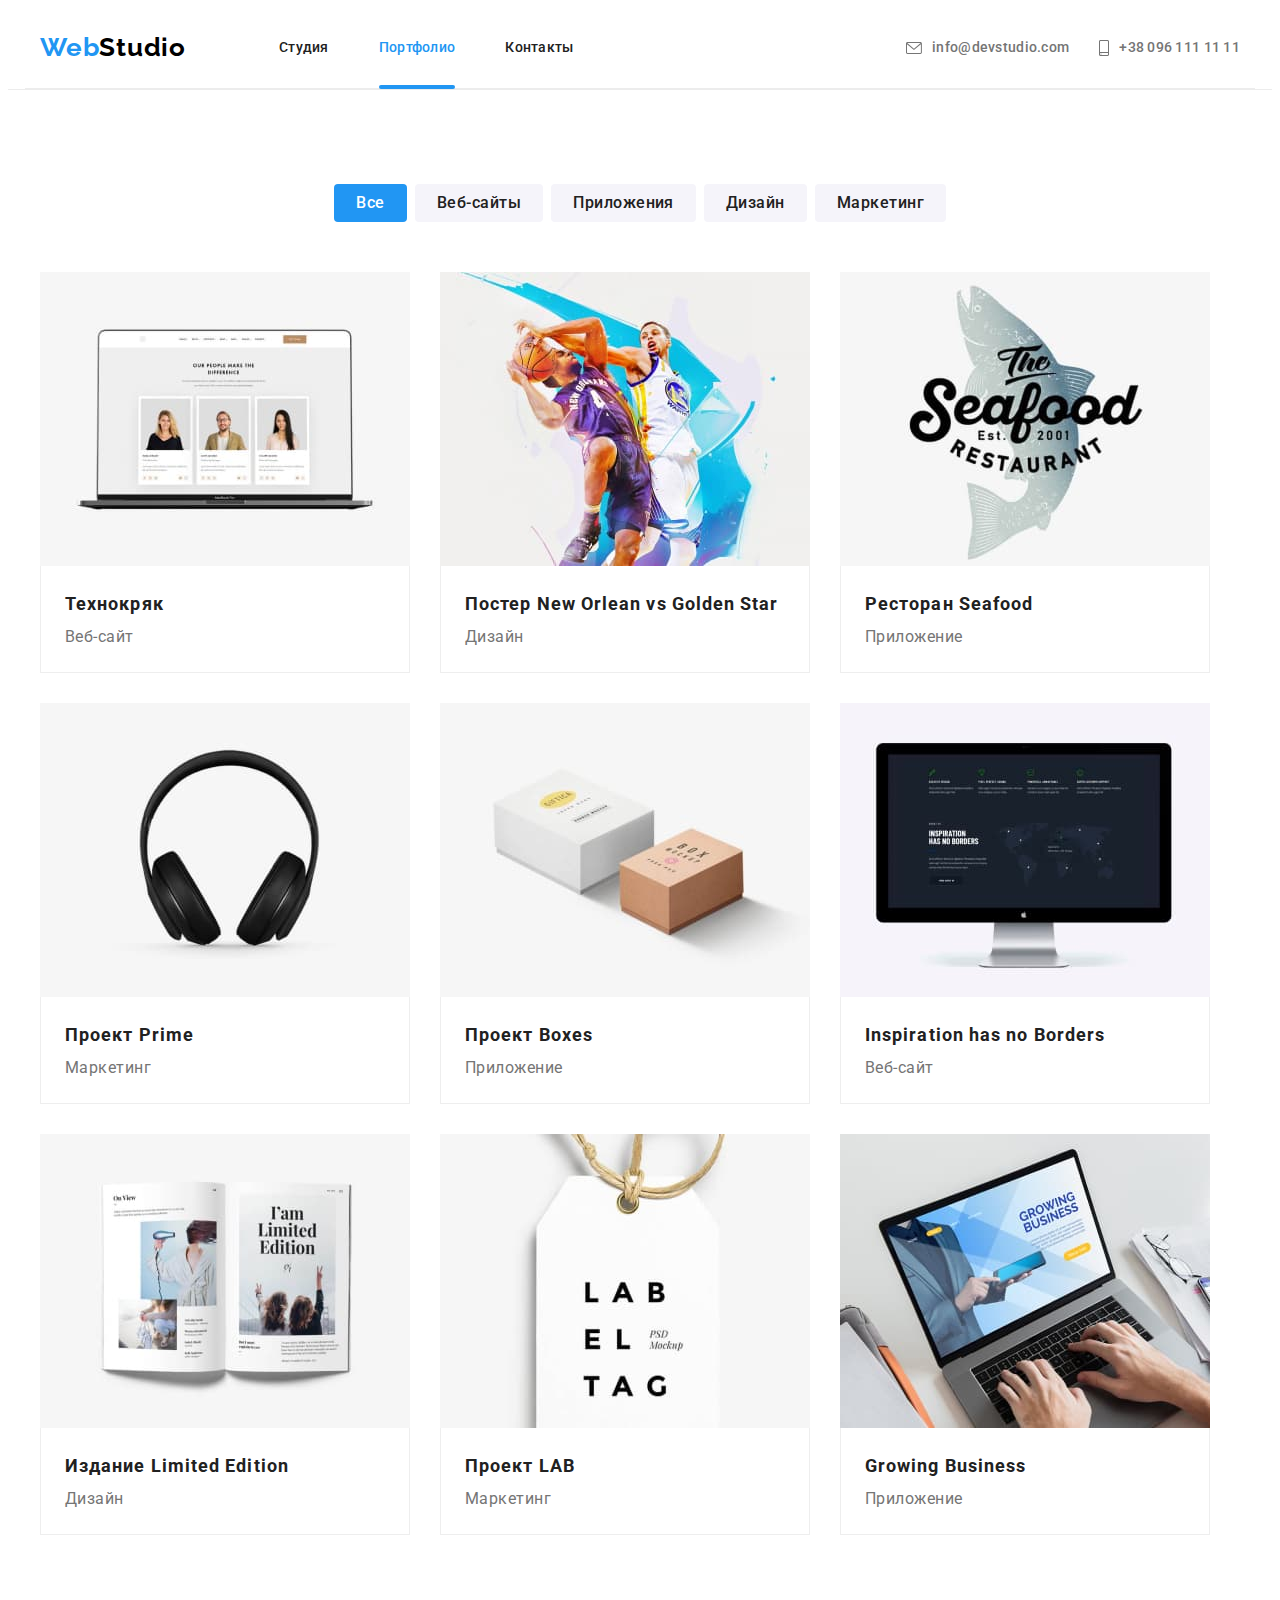
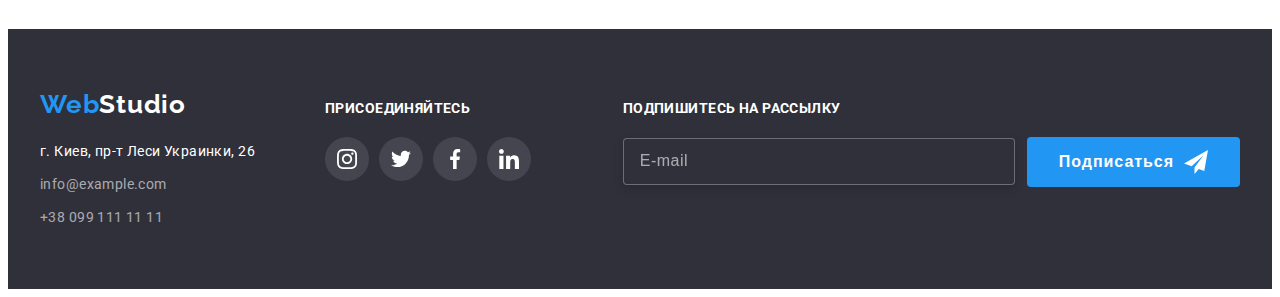
==== commit dc6743e3: "add BEM naming" ====
--- a/portfolio.html
+++ b/portfolio.html
@@ -18,33 +18,31 @@
   </head>
 
   <body>
-    <header class="line">
-      <div class="container header-content">
-        <nav class="page-nav">
-          <a href="./index.html" class="logo link">Web<span class="logo-header">Studio</span></a>
-
-          <ul class="main-nav list">
-            <li class="item"><a href="./index.html" class="navigation link">Студия</a></li>
-            <li class="item">
-              <a href="./portfolio.html" class="navigation current link">Портфолио</a>
-            </li>
-            <li class="item"><a href="" class="navigation link">Контакты</a></li>
+    <header class="underline">
+      <div class="page-header container">
+        <nav class="nav">
+          <a class="logo page-header__logo" href="./index.html">Web<span class="nav__logo">Studio</span></a>
+
+          <ul class="page-header__list nav-bar">
+            <li class="nav-bar__item"><a class="nav-bar__link" href="./index.html">Студия</a></li>
+            <li class="nav-bar__item"><a class="nav-bar__link nav-bar__current-page" href="./portfolio.html">Портфолио</a></li>
+            <li class="nav-bar__item"><a class="nav-bar__link" href="">Контакты</a></li>
           </ul>
         </nav>
 
-        <ul class="main-contacts list">
-          <li class="main-contacts-item">
-            <a class="header-contacts link" href="mailto:info@devstudio.com">
-              <svg class="mail-icon" width="16" height="12">
+        <ul class="page-header__list page-header__contacts">
+          <li class="section__item">
+            <a class="page-header__link" href="mailto:info@devstudio.com">
+              <svg class="page-header__icon" width="16" height="12">
                 <use href="./images/icons.svg#envelope"></use>
               </svg>
               info@devstudio.com
             </a>
           </li>
 
-          <li class="main-contacts-item">
-            <a class="header-contacts link" href="tel:+380961111111">
-              <svg class="mail-icon" width="10" height="16">
+          <li class="section__item">
+            <a class="page-header__link" href="tel:+380961111111">
+              <svg class="page-header__icon" width="10" height="16">
                 <use href="./images/icons.svg#smartphone"></use>
               </svg>
               +38 096 111 11 11
@@ -58,190 +56,190 @@
       <section class="section">
         <div class="container">
           <h1 class="visually-hidden">Портфолио</h1>
-          <ul class="filter-buttons-list list">
-            <li class="filter-buttons-item">
-              <button class="filter-button current-btn" type="button">Все</button>
-            </li>
-            <li class="filter-buttons-item">
-              <button class="filter-button" type="button">Веб-сайты</button>
-            </li>
-            <li class="filter-buttons-item">
-              <button class="filter-button" type="button">Приложения</button>
-            </li>
-            <li class="filter-buttons-item">
-              <button class="filter-button" type="button">Дизайн</button>
-            </li>
-            <li class="filter-buttons-item">
-              <button class="filter-button" type="button">Маркетинг</button>
+          <ul class="filter">
+            <li class="filter__item">
+              <button class="filter__button filter__button--current" type="button">Все</button>
+            </li>
+            <li class="filter__item">
+              <button class="filter__button" type="button">Веб-сайты</button>
+            </li>
+            <li class="filter__item">
+              <button class="filter__button" type="button">Приложения</button>
+            </li>
+            <li class="filter__item">
+              <button class="filter__button" type="button">Дизайн</button>
+            </li>
+            <li class="filter__item">
+              <button class="filter__button" type="button">Маркетинг</button>
             </li>
           </ul>
 
-          <ul class="portfolio-list list">
-            <li class="portfolio-item">
-              <a class="portfolio-link link" href="">
-                <div class="product">
+          <ul class="product">
+            <li class="product__item">
+              <a class="product__link" href="">
+                <div class="product__box">
                   <img src="./images/tekhnokryak-project.jpg" alt="Технокряк" width="370" />
-                  <div class="product-overlay">
-                    <p class="product-text">
+                  <div class="product__overlay">
+                    <p class="product__text">
                       Технокряк это современная площадка распространения коронавируса. Компании используют эту платформу для цифрового шпионажа и атак на защищённые сервера конкурентов.
                     </p>
                   </div>
                 </div>
-                <div class="item-description">
-                  <h2 class="portfolio-title">Технокряк</h2>
-                  <p class="portfolio-text">Веб-сайт</p>
-                </div>
-              </a>
-            </li>
-
-            <li class="portfolio-item">
-              <a class="portfolio-link link" href="">
-                <div class="product">
+                <div class="product__wrapper">
+                  <h2 class="product__title">Технокряк</h2>
+                  <p class="product__category">Веб-сайт</p>
+                </div>
+              </a>
+            </li>
+
+            <li class="product__item">
+              <a class="product__link" href="">
+                <div class="product__box">
                   <img src="./images/basketball-match-poster.jpg" alt="Постер New Orlean vs Golden Star" width="370" />
-                  <div class="product-overlay">
-                    <p class="product-text">
-                      Lorem, ipsum dolor sit amet consectetur adipisicing elit. Enim tempore quisquam quidem eius dolore vitae cum iure, fugiat asperiores pariatur earum, voluptas blanditiis
-                      distinctio obcaecati fuga itaque quis veniam accusantium. Hic ab quo illo consequuntur labore possimus totam provident est alias sapiente dolor qui, cumque atque error quasi?
-                      Aut, consequuntur.
-                    </p>
-                  </div>
-                </div>
-                <div class="item-description">
-                  <h2 class="portfolio-title">Постер New Orlean vs Golden Star</h2>
-                  <p class="portfolio-text">Дизайн</p>
-                </div>
-              </a>
-            </li>
-
-            <li class="portfolio-item">
-              <a class="portfolio-link link" href="">
-                <div class="product">
+                  <div class="product__overlay">
+                    <p class="product__text">
+                      Lorem, ipsum dolor sit amet consectetur adipisicing elit. Enim tempore quisquam quidem eius dolore vitae cum iure, fugiat asperiores pariatur earum, voluptas blanditiis
+                      distinctio obcaecati fuga itaque quis veniam accusantium. Hic ab quo illo consequuntur labore possimus totam provident est alias sapiente dolor qui, cumque atque error quasi?
+                      Aut, consequuntur.
+                    </p>
+                  </div>
+                </div>
+                <div class="product__wrapper">
+                  <h2 class="product__title">Постер New Orlean vs Golden Star</h2>
+                  <p class="product__category">Дизайн</p>
+                </div>
+              </a>
+            </li>
+
+            <li class="product__item">
+              <a class="product__link" href="">
+                <div class="product__box">
                   <img src="./images/seafood-restaurant.jpg" alt="Ресторан Seafood" width="370" />
-                  <div class="product-overlay">
-                    <p class="product-text">
-                      Lorem, ipsum dolor sit amet consectetur adipisicing elit. Enim tempore quisquam quidem eius dolore vitae cum iure, fugiat asperiores pariatur earum, voluptas blanditiis
-                      distinctio obcaecati fuga itaque quis veniam accusantium. Hic ab quo illo consequuntur labore possimus totam provident est alias sapiente dolor qui, cumque atque error quasi?
-                      Aut, consequuntur.
-                    </p>
-                  </div>
-                </div>
-                <div class="item-description">
-                  <h2 class="portfolio-title">Ресторан Seafood</h2>
-                  <p class="portfolio-text">Приложение</p>
-                </div>
-              </a>
-            </li>
-
-            <li class="portfolio-item">
-              <a class="portfolio-link link" href="">
-                <div class="product">
+                  <div class="product__overlay">
+                    <p class="product__text">
+                      Lorem, ipsum dolor sit amet consectetur adipisicing elit. Enim tempore quisquam quidem eius dolore vitae cum iure, fugiat asperiores pariatur earum, voluptas blanditiis
+                      distinctio obcaecati fuga itaque quis veniam accusantium. Hic ab quo illo consequuntur labore possimus totam provident est alias sapiente dolor qui, cumque atque error quasi?
+                      Aut, consequuntur.
+                    </p>
+                  </div>
+                </div>
+                <div class="product__wrapper">
+                  <h2 class="product__title">Ресторан Seafood</h2>
+                  <p class="product__category">Приложение</p>
+                </div>
+              </a>
+            </li>
+
+            <li class="product__item">
+              <a class="product__link" href="">
+                <div class="product__box">
                   <img src="./images/prime-project.jpg" alt="Проект Prime" width="370" />
-                  <div class="product-overlay">
-                    <p class="product-text">
-                      Lorem, ipsum dolor sit amet consectetur adipisicing elit. Enim tempore quisquam quidem eius dolore vitae cum iure, fugiat asperiores pariatur earum, voluptas blanditiis
-                      distinctio obcaecati fuga itaque quis veniam accusantium. Hic ab quo illo consequuntur labore possimus totam provident est alias sapiente dolor qui, cumque atque error quasi?
-                      Aut, consequuntur.
-                    </p>
-                  </div>
-                </div>
-                <div class="item-description">
-                  <h2 class="portfolio-title">Проект Prime</h2>
-                  <p class="portfolio-text">Маркетинг</p>
-                </div>
-              </a>
-            </li>
-
-            <li class="portfolio-item">
-              <a class="portfolio-link link" href="">
-                <div class="product">
+                  <div class="product__overlay">
+                    <p class="product__text">
+                      Lorem, ipsum dolor sit amet consectetur adipisicing elit. Enim tempore quisquam quidem eius dolore vitae cum iure, fugiat asperiores pariatur earum, voluptas blanditiis
+                      distinctio obcaecati fuga itaque quis veniam accusantium. Hic ab quo illo consequuntur labore possimus totam provident est alias sapiente dolor qui, cumque atque error quasi?
+                      Aut, consequuntur.
+                    </p>
+                  </div>
+                </div>
+                <div class="product__wrapper">
+                  <h2 class="product__title">Проект Prime</h2>
+                  <p class="product__category">Маркетинг</p>
+                </div>
+              </a>
+            </li>
+
+            <li class="product__item">
+              <a class="product__link" href="">
+                <div class="product__box">
                   <img src="./images/boxes-project.jpg" alt="Проект Boxes" width="370" />
-                  <div class="product-overlay">
-                    <p class="product-text">
-                      Lorem, ipsum dolor sit amet consectetur adipisicing elit. Enim tempore quisquam quidem eius dolore vitae cum iure, fugiat asperiores pariatur earum, voluptas blanditiis
-                      distinctio obcaecati fuga itaque quis veniam accusantium. Hic ab quo illo consequuntur labore possimus totam provident est alias sapiente dolor qui, cumque atque error quasi?
-                      Aut, consequuntur.
-                    </p>
-                  </div>
-                </div>
-                <div class="item-description">
-                  <h2 class="portfolio-title">Проект Boxes</h2>
-                  <p class="portfolio-text">Приложение</p>
-                </div>
-              </a>
-            </li>
-
-            <li class="portfolio-item">
-              <a class="portfolio-link link" href="">
-                <div class="product">
+                  <div class="product__overlay">
+                    <p class="product__text">
+                      Lorem, ipsum dolor sit amet consectetur adipisicing elit. Enim tempore quisquam quidem eius dolore vitae cum iure, fugiat asperiores pariatur earum, voluptas blanditiis
+                      distinctio obcaecati fuga itaque quis veniam accusantium. Hic ab quo illo consequuntur labore possimus totam provident est alias sapiente dolor qui, cumque atque error quasi?
+                      Aut, consequuntur.
+                    </p>
+                  </div>
+                </div>
+                <div class="product__wrapper">
+                  <h2 class="product__title">Проект Boxes</h2>
+                  <p class="product__category">Приложение</p>
+                </div>
+              </a>
+            </li>
+
+            <li class="product__item">
+              <a class="product__link" href="">
+                <div class="product__box">
                   <img src="./images/inspiration-has-no-borders-project.jpg" alt="Inspiration has no Borders" width="370" />
-                  <div class="product-overlay">
-                    <p class="product-text">
-                      Lorem, ipsum dolor sit amet consectetur adipisicing elit. Enim tempore quisquam quidem eius dolore vitae cum iure, fugiat asperiores pariatur earum, voluptas blanditiis
-                      distinctio obcaecati fuga itaque quis veniam accusantium. Hic ab quo illo consequuntur labore possimus totam provident est alias sapiente dolor qui, cumque atque error quasi?
-                      Aut, consequuntur.
-                    </p>
-                  </div>
-                </div>
-                <div class="item-description">
-                  <h2 class="portfolio-title">Inspiration has no Borders</h2>
-                  <p class="portfolio-text">Веб-сайт</p>
-                </div>
-              </a>
-            </li>
-
-            <li class="portfolio-item">
-              <a class="portfolio-link link" href="">
-                <div class="product">
+                  <div class="product__overlay">
+                    <p class="product__text">
+                      Lorem, ipsum dolor sit amet consectetur adipisicing elit. Enim tempore quisquam quidem eius dolore vitae cum iure, fugiat asperiores pariatur earum, voluptas blanditiis
+                      distinctio obcaecati fuga itaque quis veniam accusantium. Hic ab quo illo consequuntur labore possimus totam provident est alias sapiente dolor qui, cumque atque error quasi?
+                      Aut, consequuntur.
+                    </p>
+                  </div>
+                </div>
+                <div class="product__wrapper">
+                  <h2 class="product__title">Inspiration has no Borders</h2>
+                  <p class="product__category">Веб-сайт</p>
+                </div>
+              </a>
+            </li>
+
+            <li class="product__item">
+              <a class="product__link" href="">
+                <div class="product__box">
                   <img src="./images/limited-edition-pub.jpg" alt="Издание Limited Edition" width="370" />
-                  <div class="product-overlay">
-                    <p class="product-text">
-                      Lorem, ipsum dolor sit amet consectetur adipisicing elit. Enim tempore quisquam quidem eius dolore vitae cum iure, fugiat asperiores pariatur earum, voluptas blanditiis
-                      distinctio obcaecati fuga itaque quis veniam accusantium. Hic ab quo illo consequuntur labore possimus totam provident est alias sapiente dolor qui, cumque atque error quasi?
-                      Aut, consequuntur.
-                    </p>
-                  </div>
-                </div>
-                <div class="item-description">
-                  <h2 class="portfolio-title">Издание Limited Edition</h2>
-                  <p class="portfolio-text">Дизайн</p>
-                </div>
-              </a>
-            </li>
-
-            <li class="portfolio-item">
-              <a class="portfolio-link link" href="">
-                <div class="product">
+                  <div class="product__overlay">
+                    <p class="product__text">
+                      Lorem, ipsum dolor sit amet consectetur adipisicing elit. Enim tempore quisquam quidem eius dolore vitae cum iure, fugiat asperiores pariatur earum, voluptas blanditiis
+                      distinctio obcaecati fuga itaque quis veniam accusantium. Hic ab quo illo consequuntur labore possimus totam provident est alias sapiente dolor qui, cumque atque error quasi?
+                      Aut, consequuntur.
+                    </p>
+                  </div>
+                </div>
+                <div class="product__wrapper">
+                  <h2 class="product__title">Издание Limited Edition</h2>
+                  <p class="product__category">Дизайн</p>
+                </div>
+              </a>
+            </li>
+
+            <li class="product__item">
+              <a class="product__link" href="">
+                <div class="product__box">
                   <img src="./images/lab-project.jpg" alt="Проект LAB" width="370" />
-                  <div class="product-overlay">
-                    <p class="product-text">
-                      Lorem, ipsum dolor sit amet consectetur adipisicing elit. Enim tempore quisquam quidem eius dolore vitae cum iure, fugiat asperiores pariatur earum, voluptas blanditiis
-                      distinctio obcaecati fuga itaque quis veniam accusantium. Hic ab quo illo consequuntur labore possimus totam provident est alias sapiente dolor qui, cumque atque error quasi?
-                      Aut, consequuntur.
-                    </p>
-                  </div>
-                </div>
-                <div class="item-description">
-                  <h2 class="portfolio-title">Проект LAB</h2>
-                  <p class="portfolio-text">Маркетинг</p>
-                </div>
-              </a>
-            </li>
-
-            <li class="portfolio-item">
-              <a class="portfolio-link link" href="">
-                <div class="product">
+                  <div class="product__overlay">
+                    <p class="product__text">
+                      Lorem, ipsum dolor sit amet consectetur adipisicing elit. Enim tempore quisquam quidem eius dolore vitae cum iure, fugiat asperiores pariatur earum, voluptas blanditiis
+                      distinctio obcaecati fuga itaque quis veniam accusantium. Hic ab quo illo consequuntur labore possimus totam provident est alias sapiente dolor qui, cumque atque error quasi?
+                      Aut, consequuntur.
+                    </p>
+                  </div>
+                </div>
+                <div class="product__wrapper">
+                  <h2 class="product__title">Проект LAB</h2>
+                  <p class="product__category">Маркетинг</p>
+                </div>
+              </a>
+            </li>
+
+            <li class="product__item">
+              <a class="product__link" href="">
+                <div class="product__box">
                   <img src="./images/growing-business-project.jpg" alt="Growing Business" width="370" />
-                  <div class="product-overlay">
-                    <p class="product-text">
-                      Lorem, ipsum dolor sit amet consectetur adipisicing elit. Enim tempore quisquam quidem eius dolore vitae cum iure, fugiat asperiores pariatur earum, voluptas blanditiis
-                      distinctio obcaecati fuga itaque quis veniam accusantium. Hic ab quo illo consequuntur labore possimus totam provident est alias sapiente dolor qui, cumque atque error quasi?
-                      Aut, consequuntur.
-                    </p>
-                  </div>
-                </div>
-                <div class="item-description">
-                  <h2 class="portfolio-title">Growing Business</h2>
-                  <p class="portfolio-text">Приложение</p>
+                  <div class="product__overlay">
+                    <p class="product__text">
+                      Lorem, ipsum dolor sit amet consectetur adipisicing elit. Enim tempore quisquam quidem eius dolore vitae cum iure, fugiat asperiores pariatur earum, voluptas blanditiis
+                      distinctio obcaecati fuga itaque quis veniam accusantium. Hic ab quo illo consequuntur labore possimus totam provident est alias sapiente dolor qui, cumque atque error quasi?
+                      Aut, consequuntur.
+                    </p>
+                  </div>
+                </div>
+                <div class="product__wrapper">
+                  <h2 class="product__title">Growing Business</h2>
+                  <p class="product__category">Приложение</p>
                 </div>
               </a>
             </li>
@@ -251,56 +249,56 @@
     </main>
 
     <!-- Footer section -->
-    <footer class="page-footer flexible">
-      <div class="footter-box container">
+    <footer class="page-footer">
+      <div class="container page-footer__box">
         <div>
-          <a href="./index.html" class="logo link">Web<span class="logo-footer">Studio</span></a>
+          <a href="./index.html" class="logo page-footer__logo">Web<span class="page-footer__logo--color">Studio</span></a>
 
           <address class="contacts">
-            <p class="contacts-text">г. Киев, пр-т Леси Украинки, 26</p>
-
-            <ul class="list">
-              <li class="footer-list-item">
-                <a href="mailto:info@example.com" class="footer-contacts link">info@example.com</a>
+            <p class="contacts__text">г. Киев, пр-т Леси Украинки, 26</p>
+
+            <ul class="contacts__list">
+              <li class="contacts__item">
+                <a class="contacts__link" href="mailto:info@example.com">info@example.com</a>
               </li>
 
-              <li class="footer-list-item">
-                <a href="tel:+380991111111" class="footer-contacts link">+38 099 111 11 11</a>
+              <li class="contacts__item">
+                <a class="contacts__link" href="tel:+380991111111">+38 099 111 11 11</a>
               </li>
             </ul>
           </address>
         </div>
 
-        <div class="join-box">
-          <p class="join">присоединяйтесь</p>
-
-          <ul class="flexible list">
-            <li class="socials-list">
-              <a class="footer-socials-link link" href="">
+        <div class="page-footer__box--indent">
+          <p class="page-footer__title">присоединяйтесь</p>
+
+          <ul class="section__list">
+            <li class="card__list">
+              <a class="card__link card__link--color" href="">
                 <svg width="20" height="20">
                   <use href="./images/icons.svg#instagram"></use>
                 </svg>
               </a>
             </li>
 
-            <li class="socials-list">
-              <a class="footer-socials-link link" href="">
+            <li class="card__list">
+              <a class="card__link card__link--color" href="">
                 <svg width="20" height="20">
                   <use href="./images/icons.svg#twitter"></use>
                 </svg>
               </a>
             </li>
 
-            <li class="socials-list">
-              <a class="footer-socials-link link" href="">
+            <li class="card__list">
+              <a class="card__link card__link--color" href="">
                 <svg width="20" height="20">
                   <use href="./images/icons.svg#facebook"></use>
                 </svg>
               </a>
             </li>
 
-            <li class="socials-list">
-              <a class="footer-socials-link link" href="">
+            <li class="card__list">
+              <a class="card__link card__link--color" href="">
                 <svg width="20" height="20">
                   <use href="./images/icons.svg#linkedin"></use>
                 </svg>
@@ -309,15 +307,15 @@
           </ul>
         </div>
 
-        <form class="subscribe-box js-user-form">
-          <p class="join">Подпишитесь на рассылку</p>
-          <div class="subscribe">
-            <label class="subscribe-label">
-              <input class="subscribe-input" type="email" name="mail" placeholder="E-mail" />
+        <form class="page-footer__form js-user-form">
+          <p class="page-footer__title">Подпишитесь на рассылку</p>
+          <div class="page-footer__box--type">
+            <label class="page-footer__label">
+              <input class="page-footer__input" type="email" name="mail" placeholder="E-mail" />
             </label>
-            <button class="btn subscribe" type="submit">
+            <button class="button page-footer__box--type" type="submit">
               Подписаться
-              <svg class="icon-send" width="24" height="24">
+              <svg class="page-footer__icon" width="24" height="24">
                 <use href="./images/icons.svg#icon-send"></use>
               </svg>
             </button>
--- a/css/styles.css
+++ b/css/styles.css
@@ -24,21 +24,6 @@
   font-size: 14px;
 }
 
-/* Утиліти*/
-
-/* Забирає крапки і відступи зі списків */
-.list {
-  list-style: none;
-
-  padding: 0;
-  margin: 0;
-}
-
-/* Забирає нижнє підкреслювання у посилань */
-.link {
-  text-decoration: none;
-}
-
 h1,
 h2,
 h3,
@@ -56,10 +41,6 @@
   height: auto;
 }
 
-.flexible {
-  display: flex;
-}
-
 /* Візуально ховає заголовки */
 .visually-hidden {
   position: absolute;
@@ -89,76 +70,73 @@
   padding-bottom: 94px;
 }
 
+.section--size {
+  padding-top: 0;
+}
+
+.section--color {
+  background-color: var(--secondary-color);
+}
+
 /* Header */
-.line {
+.underline {
   border-bottom: 1px solid var(--header-line);
 }
 
-.page-nav {
-  display: flex;
-  align-items: center;
-}
-
-.main-nav,
-.main-contacts {
+.page-header {
+  display: flex;
+  align-items: center;
+  border-bottom: 1px solid var(--header-line);
+}
+
+/* Navigation bar */
+.nav {
+  display: flex;
+  align-items: center;
+}
+
+.page-header__list {
+  display: flex;
+
+  list-style: none;
+  padding: 0;
+  margin: 0;
+
   font-weight: 500;
   font-size: inherit;
   line-height: 1.14;
   letter-spacing: 0.02em;
-
-  display: flex;
-}
-
-.main-nav {
+}
+
+.nav-bar {
   margin-left: 93px;
 }
 
-.main-contacts {
-  margin-left: auto;
-}
-
-.main-nav .item:not(:last-child) {
+.nav-bar__item:not(:last-child) {
   margin-right: 50px;
 }
 
-.main-nav .link {
+.nav-bar__link {
+  position: relative;
   display: block;
   padding-top: 32px;
   padding-bottom: 32px;
-}
-
-.mail-icon {
-  fill: currentColor;
-  margin-right: 10px;
-}
-
-.header-content {
-  display: flex;
-  align-items: center;
-}
-
-.navigation,
-.current {
-  position: relative;
-
+  color: var(--secondary-text-color);
   transition: color 250ms var(--timing-function);
-}
-
-.navigation {
-  color: var(--secondary-text-color);
-}
-
-.navigation:hover,
-.navigation:focus {
+  text-decoration: none;
+}
+
+.nav-bar__link:hover,
+.nav-bar__link:focus {
   color: var(--accent);
 }
 
-.current {
+.nav-bar__current-page {
   color: var(--accent);
 }
 
-.navigation::after,
-.current::after {
+.nav-bar__link::after,
+.nav-bar__current-page::after {
   content: '';
 
   position: absolute;
@@ -177,57 +155,74 @@
   transition: transform 250ms var(--timing-function);
 }
 
-.current::after {
+.nav-bar__current-page::after {
   transform: scaleX(1);
 }
 
-.navigation:hover::after,
-.navigation:focus::after {
+.nav-bar__link:hover::after,
+.nav-bar__link:focus::after {
   transform: scaleX(1);
 }
 
-.header-contacts {
+/* Header contscts */
+.page-header__contacts {
+  margin-left: auto;
+}
+
+.page-header__icon {
+  fill: currentColor;
+  margin-right: 10px;
+}
+
+.page-header__link {
   padding-top: 32px;
   padding-bottom: 32px;
   color: inherit;
   display: inline-flex;
   align-items: center;
   transition: color 250ms var(--timing-function);
-}
-
-.header-contacts:hover,
-.header-contacts:focus {
+  text-decoration: none;
+}
+
+.page-header__link:hover,
+.page-header__link:focus {
   color: var(--accent);
 }
 
-.main-contacts-item:not(:last-child) {
-  margin-right: 30px;
-}
+/* Logo */
 
 .logo {
-  color: var(--accent);
+  display: block;
+
   font-family: 'Raleway', sans-serif;
   font-weight: 700;
   font-size: 26px;
   line-height: 1.19;
   letter-spacing: 0.03em;
-  display: block;
-}
-
-.page-nav .logo {
+
+  color: var(--accent);
+
+  text-decoration: none;
+}
+
+.page-header__logo {
   padding-top: 24px;
   padding-bottom: 25px;
 }
 
-.logo-header {
+.nav__logo {
   color: var(--logo-color);
 }
 
-.logo-footer {
-  color: var(--primary-color);
-}
-
-/*Hero section*/
+.page-footer__logo {
+  margin-bottom: 20px;
+}
+
+.page-footer__logo--color {
+  color: var(--primary-color);
+}
+
+/* Hero section */
 .hero {
   background-color: var(--hero-bg);
   text-align: center;
@@ -244,7 +239,7 @@
   background-repeat: no-repeat;
 }
 
-.hero-title {
+.hero__title {
   color: var(--primary-color);
   font-size: 44px;
   font-weight: 900;
@@ -255,7 +250,8 @@
   margin-bottom: 30px;
 }
 
-.btn {
+/* Button */
+.button {
   background-color: var(--accent);
   color: var(--primary-color);
 
@@ -276,39 +272,24 @@
   cursor: pointer;
 }
 
-.btn:hover,
-.btn:focus {
+.button:hover,
+.button:focus {
   background-color: var(--button-bgc);
 }
 
-/* Our features section*/
-.features-list {
+/* Features section*/
+.section__list {
+  display: flex;
+  list-style: none;
+  padding: 0;
+  margin: 0;
+}
+
+.features {
   width: 270px;
-  margin-right: 30px;
-}
-
-.features-list:last-child {
-  margin-right: 0;
-}
-
-.features-title {
-  color: var(--secondary-text-color);
-  font-size: inherit;
-  line-height: 1.14;
-  letter-spacing: 0.03em;
-  text-transform: uppercase;
-  margin-top: 0;
-  margin-bottom: 10px;
-}
-
-.features-text {
-  font-size: inherit;
-  line-height: 1.71;
-  letter-spacing: 0.03em;
-  margin: 0;
-}
-
-.features-box {
+}
+
+.features__box {
   display: flex;
   align-items: center;
   justify-content: center;
@@ -318,8 +299,25 @@
   background-color: var(--secondary-color);
 }
 
-/* Works section & team sections*/
-.secondary-title {
+.features__title {
+  color: var(--secondary-text-color);
+  font-size: inherit;
+  line-height: 1.14;
+  letter-spacing: 0.03em;
+  text-transform: uppercase;
+  margin-top: 0;
+  margin-bottom: 10px;
+}
+
+.features__text {
+  font-size: inherit;
+  line-height: 1.71;
+  letter-spacing: 0.03em;
+  margin: 0;
+}
+
+/* Sections*/
+.section__title {
   color: var(--secondary-text-color);
   font-size: 36px;
   line-height: 1.17;
@@ -329,19 +327,15 @@
   margin-bottom: 50px;
 }
 
-.work-item:not(:last-child) {
+.section__item:not(:last-child) {
   margin-right: 30px;
 }
 
-.nopadding {
-  padding-top: 0;
-}
-
-.desktop-box {
+.section__box {
   position: relative;
 }
 
-.desktop-box-text {
+.section__text {
   position: absolute;
   bottom: 0;
   left: 0;
@@ -362,21 +356,14 @@
 }
 
 /* Team section*/
-.team {
-  background-color: var(--secondary-color);
-}
-
-.team-card {
+
+.card {
   background-color: var(--primary-color);
   box-shadow: 0px 1px 3px rgba(0, 0, 0, 0.12), 0px 1px 1px rgba(0, 0, 0, 0.14), 0px 2px 1px rgba(0, 0, 0, 0.2);
   border-radius: 0 0 4px 4px;
 }
 
-.team-card:not(:last-child) {
-  margin-right: 30px;
-}
-
-.team-card-title {
+.card__title {
   color: var(--secondary-text-color);
   font-weight: 500;
   font-size: 16px;
@@ -385,49 +372,54 @@
   margin-bottom: 10px;
 }
 
-.team-card-text {
+.card__text {
   font-size: 16px;
   line-height: 1.19;
   letter-spacing: 0.03em;
   margin-bottom: 16px;
 }
 
-.card-description {
+.card__box {
   text-align: center;
-
   padding: 30px 32px;
 }
 
-.socials-list:not(:last-child) {
+.card__list:not(:last-child) {
   margin-right: 10px;
 }
 
-.socials-link {
+.card__link {
+  display: flex;
+  justify-content: center;
+  align-items: center;
+
   width: 44px;
   height: 44px;
-  display: flex;
-  justify-content: center;
-  align-items: center;
+  border-radius: 50%;
+
+  text-decoration: none;
+
   fill: var(--link-color);
-  border-radius: 50%;
   transition: fill 250ms var(--timing-function), background-color 250ms var(--timing-function);
 }
 
-.socials-link:hover,
-.socials-link:focus,
-.footer-socials-link:hover,
-.footer-socials-link:focus {
+.card__link--color {
+  fill: var(--primary-color);
+  background-color: rgba(255, 255, 255, 0.1);
+  transition: background-color 250ms var(--timing-function);
+}
+
+.card__link:hover,
+.card__link:focus,
+.card__link--color:hover,
+.card__link--color:focus {
   background-color: var(--accent);
   fill: var(--primary-color);
 }
 
 /* Clients section */
 
-.clients-list-item:not(:last-child) {
-  margin-right: 30px;
-}
-
-.clients-link {
+.section__link {
   display: flex;
   justify-content: center;
   align-items: center;
@@ -440,21 +432,23 @@
   transition: border-color 250ms var(--timing-function), fill 250ms var(--timing-function);
 }
 
-.clients-link:hover,
-.clients-link:focus {
+.section__link:hover,
+.section__link:focus {
   fill: var(--accent);
   border-color: var(--accent);
 }
 
 /* Footer section*/
 .page-footer {
+  display: flex;
   background-color: var(--footer-color);
   padding-top: 60px;
   padding-bottom: 60px;
 }
 
-.page-footer .logo {
-  margin-bottom: 20px;
+.page-footer__box {
+  display: flex;
+  align-items: baseline;
 }
 
 .contacts {
@@ -464,51 +458,38 @@
   letter-spacing: 0.03em;
 }
 
-.contacts-text {
+.contacts__text {
   color: var(--primary-color);
   margin-bottom: 9px;
 }
 
-.footer-list-item:not(:last-child) {
+.contacts__list {
+  list-style: none;
+  padding: 0;
+  margin: 0;
+}
+
+.contacts__item:not(:last-child) {
   margin-bottom: 9px;
 }
 
-.footer-contacts {
+.contacts__link {
+  text-decoration: none;
   color: var(--footer-contacts);
 
   transition: color 250ms var(--timing-function);
 }
 
-.footer-contacts:hover,
-.footer-contacts:focus {
+.contacts__link:hover,
+.contacts__link:focus {
   color: var(--accent);
 }
 
-.footter-box {
-  display: flex;
-  align-items: baseline;
-}
-
-.join-box {
+.page-footer__box--indent {
   margin-left: 70px;
 }
 
-.footer-socials-link {
-  display: flex;
-  align-items: center;
-  justify-content: center;
-  width: 44px;
-  height: 44px;
-
-  border-radius: 50%;
-
-  fill: var(--primary-color);
-  background-color: rgba(255, 255, 255, 0.1);
-
-  transition: background-color 250ms var(--timing-function);
-}
-
-.join {
+.page-footer__title {
   display: inline-block;
   margin-bottom: 20px;
 
@@ -521,15 +502,15 @@
   color: var(--primary-color);
 }
 
-.subscribe-box {
+.page-footer__form {
   margin-left: auto;
 }
 
-.subscribe-label {
+.page-footer__label {
   margin-right: 12px;
 }
 
-.subscribe-input {
+.page-footer__input {
   outline: none;
   width: 358px;
   padding: 15px 16px;
@@ -542,33 +523,33 @@
   transition: border-color 250ms cubic-bezier(0.4, 0, 0.2, 1);
 }
 
-.subscribe-input::placeholder {
+.page-footer__input::placeholder {
   font-size: 16px;
   line-height: 1.25;
   letter-spacing: 0.03em;
   color: rgba(255, 255, 255, 0.6);
 }
 
-.subscribe-input:focus {
+.page-footer__input:focus {
   color: var(--primary-color);
   border-color: var(--accent);
 }
 
-.subscribe-input:not(:placeholder-shown) {
-  color: var(--primary-color);
-}
-
-.subscribe-input:hover {
+.page-footer__input:not(:placeholder-shown) {
+  color: var(--primary-color);
+}
+
+.page-footer__input:hover {
   border-color: var(--accent);
   cursor: pointer;
 }
 
-.icon-send {
+.page-footer__icon {
   margin-left: 10px;
   fill: currentColor;
 }
 
-.subscribe {
+.page-footer__box--type {
   display: flex;
   align-items: center;
   justify-content: center;
@@ -576,7 +557,7 @@
 
 /* portfolio.html */
 
-.filter-button {
+.filter__button {
   font-family: inherit;
   font-weight: 500;
   font-size: 16px;
@@ -598,64 +579,72 @@
   transition: color 250ms var(--timing-function), background-color 250ms var(--timing-function), box-shadow 250ms var(--timing-function);
 }
 
-.filter-button:hover,
-.filter-button:focus {
+.filter__button:hover,
+.filter__button:focus {
   background-color: var(--accent);
   color: var(--primary-color);
   box-shadow: 0px 3px 1px rgba(0, 0, 0, 0.1), 0px 1px 2px rgba(0, 0, 0, 0.08), 0px 2px 2px rgba(0, 0, 0, 0.12);
 }
 
-.current-btn {
+.filter__button--current {
   background-color: var(--accent);
   color: var(--primary-color);
 }
 
-.filter-buttons-list {
+.filter {
   display: flex;
   justify-content: center;
+  padding: 0;
+  margin: 0;
   margin-bottom: 50px;
-}
-
-.filter-buttons-item:not(:last-child) {
+  list-style: none;
+}
+
+.filter__item:not(:last-child) {
   margin-right: 8px;
 }
 
-.portfolio-list {
+.product {
   display: flex;
   flex-wrap: wrap;
-}
-
-.portfolio-item {
+
+  padding: 0;
+  margin: 0;
+  list-style: none;
+}
+
+.product__item {
   width: 370px;
 }
 
-.portfolio-item:not(:nth-child(3n)) {
+.product__item:not(:nth-child(3n)) {
   margin-right: 30px;
 }
 
-.portfolio-item:not(:nth-last-child(-n + 3)) {
+.product__item:not(:nth-last-child(-n + 3)) {
   margin-bottom: 30px;
 }
 
-.portfolio-link {
+.product__link {
   display: block;
   overflow: hidden;
+  text-decoration: none;
   transition: box-shadow 250ms var(--timing-function);
 }
 
-.portfolio-link:hover,
-.portfolio-link:focus {
+.product__link:hover,
+.product__link:focus {
   box-shadow: 0px 1px 1px rgba(0, 0, 0, 0.12), 0px 4px 4px rgba(0, 0, 0, 0.06), 1px 4px 6px rgba(0, 0, 0, 0.16);
 }
 
-.item-description {
+.product__wrapper {
   padding: 20px 24px;
   border-right: 1px solid var(--border-line);
   border-bottom: 1px solid var(--border-line);
   border-left: 1px solid var(--border-line);
 }
 
-.portfolio-title {
+.product__title {
   font-size: 18px;
   line-height: 2;
   letter-spacing: 0.06em;
@@ -663,7 +652,7 @@
   color: var(--secondary-text-color);
 }
 
-.portfolio-text {
+.product__category {
   font-size: 16px;
   line-height: 1.87;
   letter-spacing: 0.03em;
@@ -671,12 +660,12 @@
   color: var(--primary-text-color);
 }
 
-.product {
+.product__box {
   position: relative;
   overflow: hidden;
 }
 
-.product-overlay {
+.product__overlay {
   position: absolute;
   top: 0;
   left: 0;
@@ -688,7 +677,7 @@
   transition: transform 250ms var(--timing-function);
 }
 
-.product-text {
+.product__text {
   position: absolute;
   top: 50%;
   left: 50%;
@@ -706,8 +695,8 @@
   color: var(--primary-color);
 }
 
-.portfolio-link:hover .product-overlay,
-.portfolio-link:focus .product-overlay {
+.product__link:hover .product__overlay,
+.product__link:focus .product__overlay {
   transform: translateY(0);
 }
 
@@ -752,7 +741,7 @@
   transition: transform 250ms var(--timing-function), box-shadow 250ms var(--timing-function);
 }
 
-.hero-button-close {
+.modal__button {
   position: absolute;
   top: 8px;
   right: 8px;
@@ -776,12 +765,12 @@
   transition: fill 250ms var(--timing-function);
 }
 
-.hero-button-close:hover,
-.hero-button-close:focus {
+.modal__button:hover,
+.modal__button:focus {
   fill: var(--accent);
 }
 
-.form-title {
+.form__title {
   margin-bottom: 12px;
 
   font-weight: 700;
@@ -793,21 +782,21 @@
   color: var(--secondary-text-color);
 }
 
-.form-field {
+.form__field {
   position: relative;
   display: flex;
   flex-direction: column;
   margin-bottom: 10px;
 }
 
-.form-field:focus-within input,
-.form-field:focus-within .form-icon,
-.form-field-comment:focus-within textarea {
+.form__field:focus-within .form__input,
+.form__field:focus-within .form__icon,
+.comment:focus-within .comment__area {
   border-color: var(--accent);
   fill: var(--accent);
 }
 
-.form-icon {
+.form__icon {
   position: absolute;
   left: 12px;
   bottom: 11px;
@@ -815,14 +804,14 @@
   transition: fill 250ms cubic-bezier(0.4, 0, 0.2, 1);
 }
 
-.form-field-name {
+.form__name {
   margin-bottom: 4px;
   font-size: 12px;
   line-height: 1.17;
   letter-spacing: 0.01em;
 }
 
-.form-field input {
+.form__input {
   padding: 12px 16px 12px 42px;
   height: 40px;
   outline: none;
@@ -830,13 +819,13 @@
   transition: border-color 250ms cubic-bezier(0.4, 0, 0.2, 1);
 }
 
-.form-field-comment {
+.comment {
   display: flex;
   flex-direction: column;
   margin-bottom: 20px;
 }
 
-.form-field-comment textarea {
+.comment__area {
   resize: none;
   padding: 12px 16px;
   height: 120px;
@@ -845,7 +834,7 @@
   transition: border-color 250ms cubic-bezier(0.4, 0, 0.2, 1);
 }
 
-textarea::placeholder {
+.comment__area::placeholder {
   font-size: 12px;
   line-height: 1.17;
   letter-spacing: 0.01em;
@@ -853,15 +842,15 @@
   color: rgba(117, 117, 117, 0.5);
 }
 
-.form-field input,
-.form-field-comment textarea {
+.form__input,
+.comment__area {
   border: 1px solid rgba(33, 33, 33, 0.2);
   border-radius: 4px;
 
   cursor: pointer;
 }
 
-.label {
+.form__label {
   display: flex;
   align-items: center;
   width: 425px;
@@ -876,7 +865,7 @@
   cursor: pointer;
 }
 
-.icon {
+.form__checkbox {
   display: inline-block;
   margin-right: 7px;
   width: 16px;
@@ -887,12 +876,12 @@
   transition: background-color 250ms cubic-bezier(0.4, 0, 0.2, 1), border-color 250ms cubic-bezier(0.4, 0, 0.2, 1);
 }
 
-.label:hover .icon,
-.label:focus-within .icon {
+.form__label:hover .form__checkbox,
+.form__label:focus-within .form__checkbox {
   border-color: var(--accent);
 }
 
-.checkbox:checked + .icon {
+.checkbox:checked + .form__checkbox {
   background-color: var(--accent);
   border-color: var(--accent);
   background-image: url('../images/icon-check.svg');
@@ -902,13 +891,13 @@
   box-sizing: border-box;
 }
 
-.label-link {
+.form__link {
   display: inline-flex;
   margin-left: 5px;
   color: var(--accent);
 }
 
-.form .btn {
+.form__button {
   display: block;
   margin-left: auto;
   margin-right: auto;
